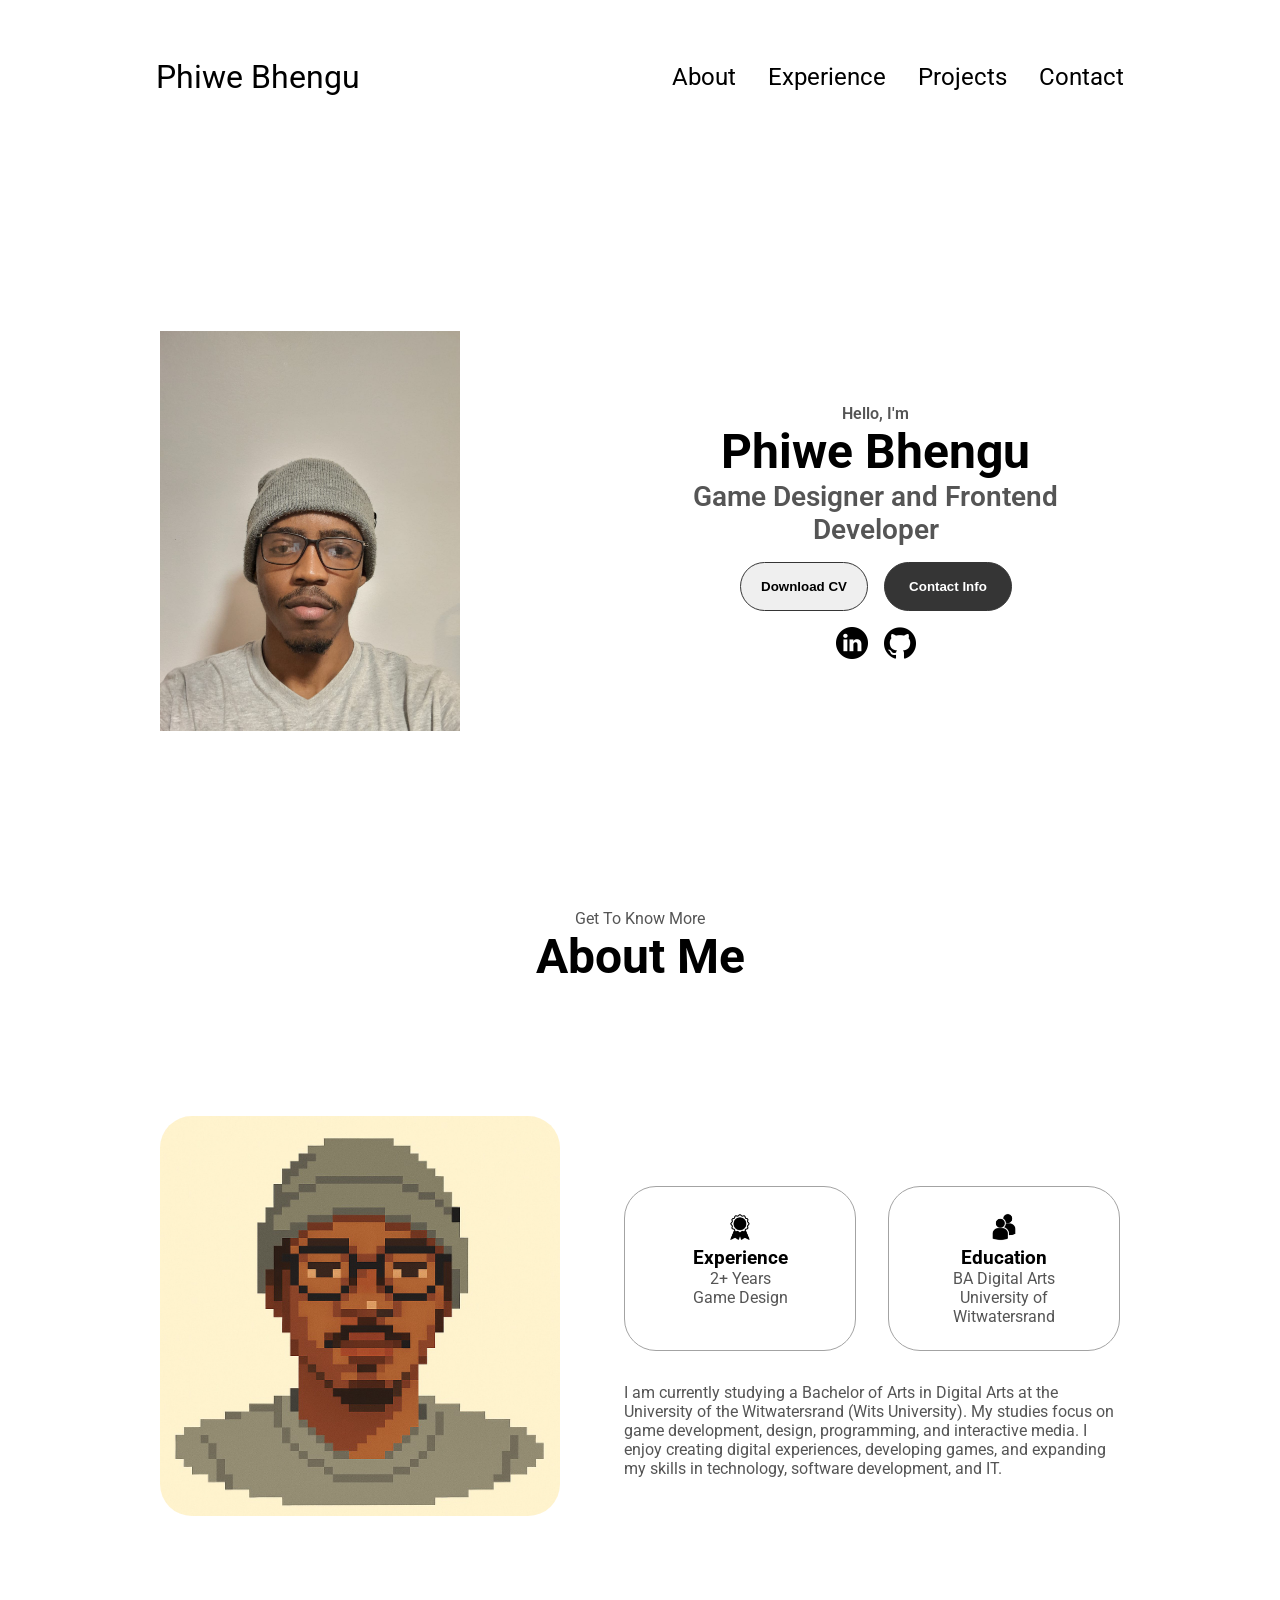
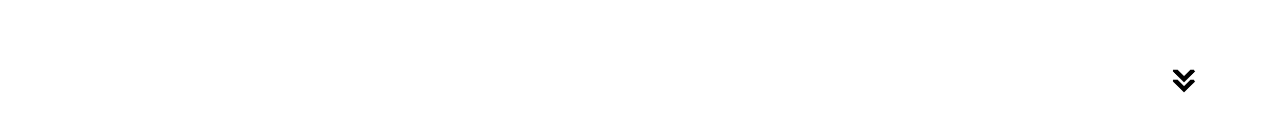
==== index.html @ 7c190358 "Add About section styles and update bio Update the About content and add accompanying styles. index." ====
<!doctype html>
<html lang="en">
  <head>
    <meta charset="UTF-8" />
    <meta name="viewport" content="width=device-width, initial-scale=1.0" />
    <title>My Portfolio</title>
    <link rel="stylesheet" href="style.css" />
    <link rel="stylesheet" href="mediaqueries.css" />
  </head>
  <body>
    <nav id="desktop-nav">
      <div class="logo">Phiwe Bhengu</div>
      <div>
        <ul class="nav-links">
          <li><a href="#about">About</a></li>
          <li><a href="#experience">Experience</a></li>
          <li><a href="#projects">Projects</a></li>
          <li><a href="#contact">Contact</a></li>
        </ul>
      </div>
    </nav>
    <nav id="hamburger-nav">
      <div class="logo">Phiwe Bhengu</div>
      <div class="hamburger-menu">
        <div class="hamburger-icon" onclick="toggleMenu()">
          <span> </span>
          <span> </span>
          <span> </span>
        </div>
        <div class="menu-links">
          <li><a href="#about" onclick="toggleMenu()">About</a></li>
          <li><a href="#experience" onclick="toggleMenu()">Experience</a></li>
          <li><a href="#projects" onclick="toggleMenu()">Projects</a></li>
          <li><a href="#contact" onclick="toggleMenu()">Contact</a></li>
        </div>
      </div>
    </nav>
    <section id="profile">
      <div class="section__pic-container">
        <img
          src="./Assets/Profile Pic 2.jpeg"
          alt="Phiwe Bhengu Profile Picture"
        />
      </div>
      <div class="section__text">
        <p class="section__text__p1">Hello, I'm</p>
        <h1 class="title">Phiwe Bhengu</h1>
        <p class="section__text__p2">Game Designer and Frontend Developer</p>
        <div class="btn-container">
          <button
            class="btn btn-color-2"
            onclick="window.open('./Assets/Phiwe CV.pdf')"
          >
            Download CV
          </button>
          <button
            class="btn btn-color-1"
            onclick="location.href = './#contact'"
          >
            Contact Info
          </button>
        </div>
        <div id="socials-container">
          <img
            src="./Assets/linkedin.png"
            alt="My LinkedIn"
            class="icon"
            onclick="location.href = 'https://www.linkedin.com/in/phiwebhengu/'"
          />
          <img
            src="./Assets/github.png"
            alt="My GitHub"
            class="icon"
            onclick="location.href = 'https://github.com/phiwebhengu'"
          />
        </div>
      </div>
    </section>
    <section id="about">
      <p class="section__text__p1">Get To Know More</p>
      <h1 class="title">About Me</h1>
      <div class="section-container">
        <div class="section__pic-container">
          <img
            src="./Assets/Profile Pic 1.jpeg"
            alt="Profile picture"
            class="about-pic"
          />
        </div>
        <div class="about-details-container">
          <div class="about-containers">
            <div class="details-container">
              <img
                src="./Assets/experience.png"
                alt="Experience Icon"
                class="icon"
              />
              <h3>Experience</h3>
              <p>
                2+ Years <br />
                Game Design
              </p>
            </div>
            <div class="details-container">
              <img
                src="./Assets/education.png"
                alt="Education Icon"
                class="icon"
              />
              <h3>Education</h3>
              <p>
                BA Digital Arts <br />
                University of Witwatersrand
              </p>
            </div>
          </div>
          <div class="text-container">
            <p>
              I am currently studying a Bachelor of Arts in Digital Arts at the
              University of the Witwatersrand (Wits University). My studies
              focus on game development, design, programming, and interactive
              media. I enjoy creating digital experiences, developing games, and
              expanding my skills in technology, software development, and IT.
            </p>
          </div>
        </div>
      </div>
      <img
        src="./Assets/arrow.png"
        alt="Arrow Icon"
        class="icon arrow"
        onclick="location.href = './#experience'"
      />
    </section>
    <script src="script.js"></script>
  </body>
</html>
---- style.css ----
/* General */

@import url("https://fonts.googleapis.com/css2?family=Roboto:ital,wght@0,100..900;1,100..900&display=swap");

* {
  margin: 0;
  padding: 0;
}

body {
  font-family: "Roboto", sans-serif;
}

html {
  scroll-behavior: smooth;
}

p {
  color: rgb(85, 85, 85);
}

/* Transition */

a,
btn {
  transition: all 300ms ease;
}

/* Desktop Navigation */

nav,
.nav-links {
  display: flex;
}

nav {
  justify-content: space-around;
  align-items: center;
  height: 17vh;
}

.nav-links {
  gap: 2rem;
  list-style: none;
  font-size: 1.5rem;
}

a {
  text-decoration: none;
  color: black;
  text-decoration-color: white;
}

a:hover {
  text-decoration: underline;
  color: gray;
  text-underline-offset: 1rem;
  text-decoration-color: rgb(181, 181, 181);
}

.logo {
  font-size: 2rem;
}

.logo:hover {
  cursor: default;
}

/* Hamburger Menu */

#hamburger-nav {
  display: none;
}

.hamburger-menu {
  position: relative;
  display: inline-block;
}

.hamburger-icon {
  display: flex;
  flex-direction: column;
  justify-content: space-between;
  height: 24px;
  width: 30px;
  cursor: pointer;
}

.hamburger-icon span {
  height: 2px;
  width: 100%;
  background-color: black;
  transition: all 0.3 ease in-out;
}

.menu-links {
  position: absolute;
  top: 100%;
  right: 0;
  background-color: white;
  width: fit-content;
  max-height: 0;
  overflow: hidden;
  transition: all 0.3 ease in-out;
}

.menu-links a {
  display: block;
  padding: 10px;
  text-align: center;
  font-size: 1.5rem;
  color: black;
  text-decoration: none;
  transition: all 0.3 ease in-out;
}

.menu-links li {
  list-style: none;
}

.menu-links.open {
  max-height: 300px;
}

.hamburger-icon.open span:first-child {
  transform: rotate(45deg) translate(10px, 5px);
}

.hamburger-icon.open span:nth-child(2) {
  opacity: 0;
}

.hamburger-icon.open span:last-child {
  transform: rotate(-45deg) translate(10px, -5px);
}

.hamburger-icon span:first-child {
  transform: none;
}

.hamburger-icon span:first-child {
  opacity: 1;
}

.hamburger-icon span:first-child {
  transform: none;
}

/* Sections */

section {
  padding-top: 4vh;
  height: 96vh;
  margin: 0 10rem;
  box-sizing: border-box;
  min-height: fit-content;
}

.section-container {
  display: flex;
}

/* Profile Section */

#profile {
  display: flex;
  height: 80vh;
  justify-content: center;
  gap: 5rem;
}

.section__pic-container {
  display: flex;
  height: 400px;
  width: 400px;
  margin: auto 0;
}

.section__text {
  align-self: center;
  text-align: center;
}

.section__text p {
  font-weight: 600;
}

.section__text__p1 {
  text-align: center;
}

.section__text__p2 {
  font-size: 1.75rem;
  margin-bottom: 1rem;
}

.title {
  font-size: 3rem;
  text-align: center;
}

#socials-container {
  display: flex;
  justify-content: center;
  gap: 1rem;
  margin-top: 1rem;
}

/* Icons */

.icon {
  cursor: pointer;
  height: 2rem;
}

/* Buttons */

.btn-container {
  display: flex;
  justify-content: center;
  gap: 1rem;
}

.btn {
  font-weight: 600;
  transition: all 300ms ease;
  padding: 1rem;
  width: 8rem;
  border-radius: 2rem;
}

.btn-color-1,
.btn-color-2 {
  border: rgb(53, 53, 53) 0.1rem solid;
}

.btn-color-1:hover,
.btn-color-2:hover {
  cursor: pointer;
}

.btn-color-1,
.btn-color-2:hover {
  background: rgb(53, 53, 53);
  color: white;
}

btn-color-1:hover {
  background: rgb(0, 0, 0);
}

btn-color-2:hover {
  background: rgb(0, 0, 0);
}

btn-color-2 {
  background: none;
}

btn-color-2:hover {
  border: rgb(255, 255, 255) 0.1rem solid;
}

btn-container {
  gap: 1rem;
}

/* About Section */

#about {
  position: relative;
}

.about-containers {
  gap: 2rem;
  margin-bottom: 2rem;
  margin-top: 2rem;
}

.about-details-container {
  flex-direction: column;
  justify-content: center;
}

.about-containers,
.about-details-container {
  display: flex;
}

.about-pic {
  border-radius: 2rem;
}

.arrow {
  position: absolute;
  right: -5rem;
  bottom: 2.5rem;
}

.details-container {
  padding: 1.5rem;
  flex: 1;
  background: white;
  border-radius: 2rem;
  border: rgb(53, 53, 53) 0.1rem solid;
  border-color: rgb(163, 163, 163);
  text-align: center;
}

.section-container {
  gap: 4rem;
  height: 80%;
}

section_pic-container {
  height: 400px;
  width: 400px;
  margin: auto 0;
}
---- mediaqueries.css ----
@media screen and (max-width: 1200px) {
  #desktop-nav {
    display: none;
  }
  #hamburger-nav {
    display: flex;
  }
}
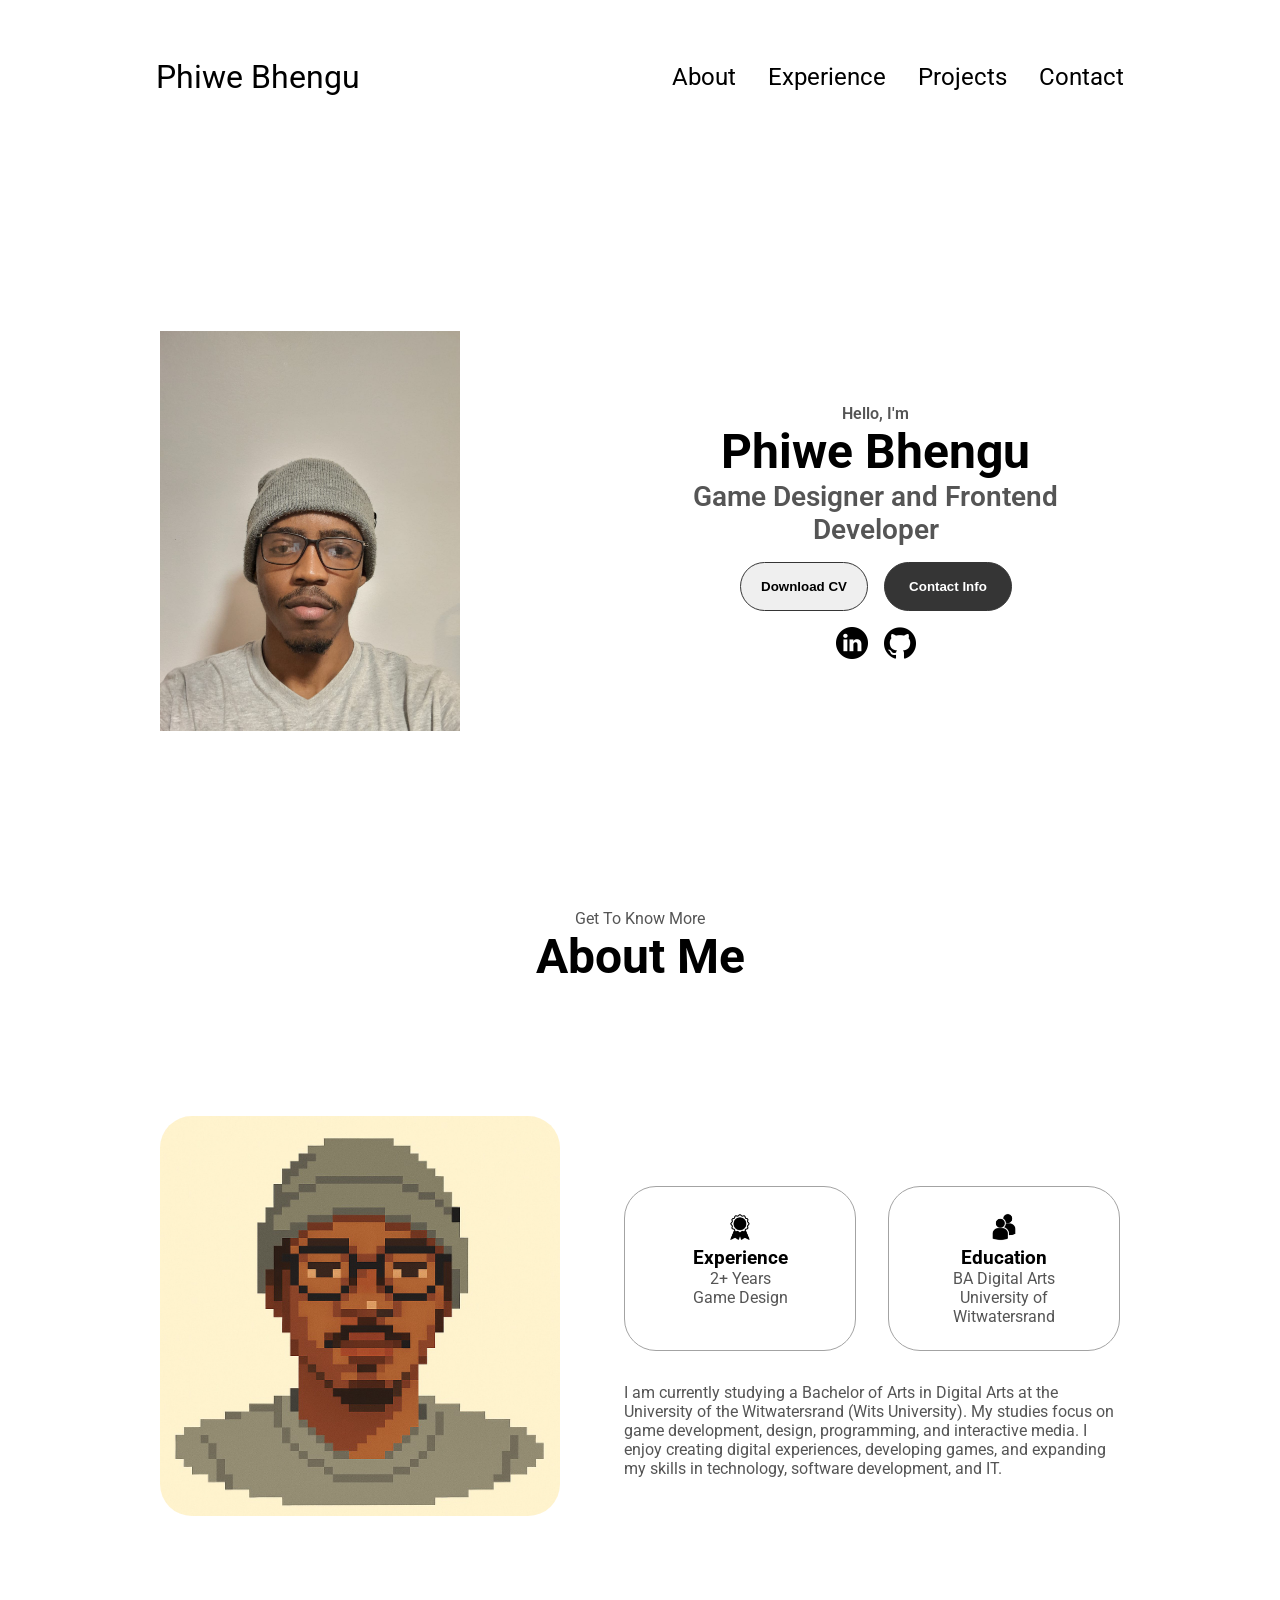
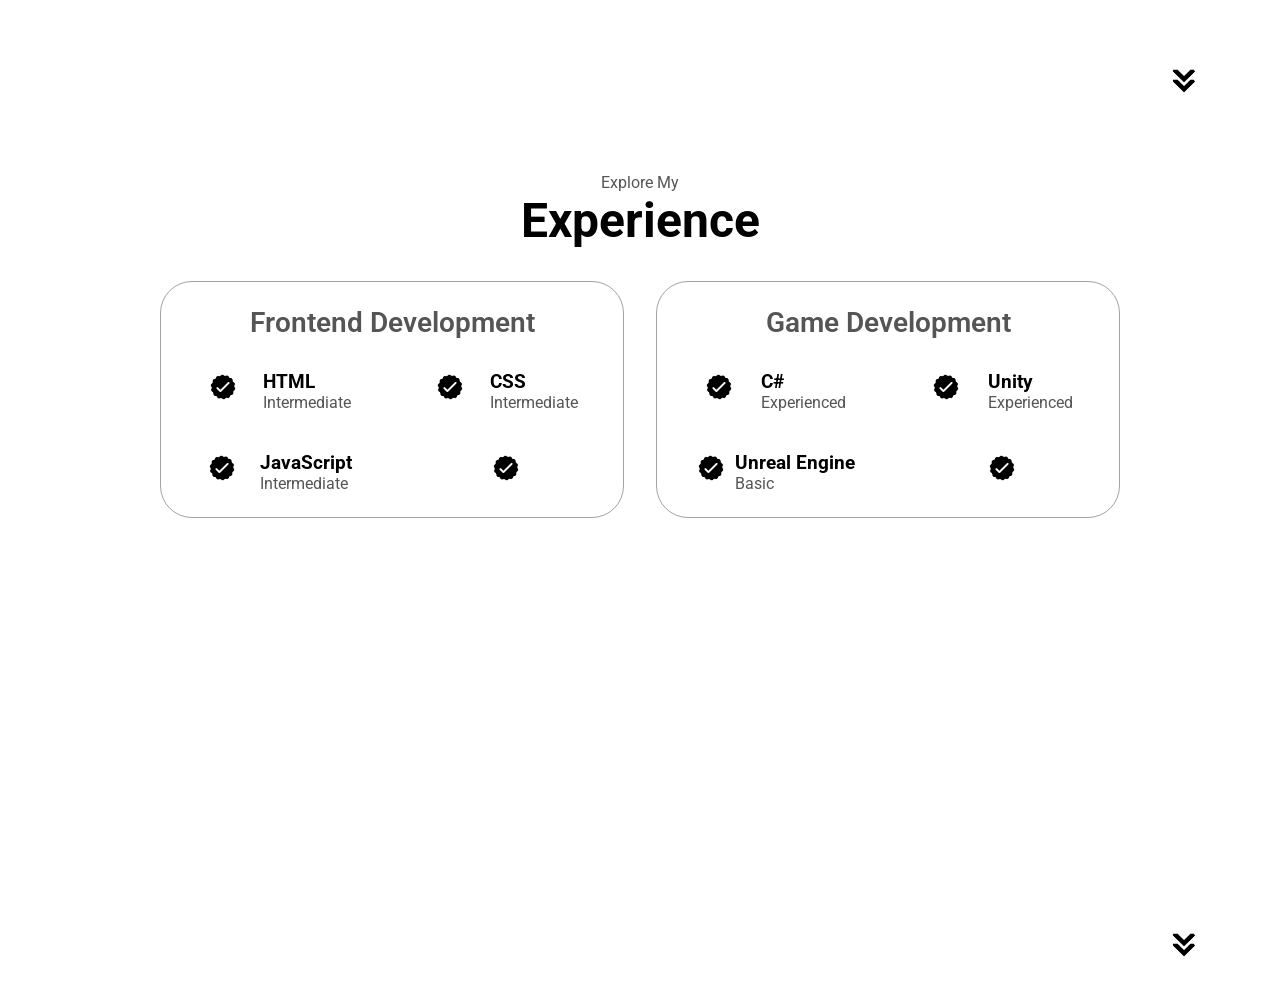
==== commit 2a30714b: "Add Experience section and styles Introduce a new Experience section in index.html that lists Fronte" ====
--- a/index.html
+++ b/index.html
@@ -132,6 +132,110 @@
         onclick="location.href = './#experience'"
       />
     </section>
+    <section id="experience">
+      <p class="section__text__p1">Explore My</p>
+      <h1 class="title">Experience</h1>
+      <div class="experience-details-container">
+        <div class="about-containers">
+          <div class="details-container">
+            <h2 class="experience-sub-title">Frontend Development</h2>
+            <div class="article-container">
+              <article>
+                <img
+                  src="./Assets/checkmark.png"
+                  alt="Experience Icon"
+                  class="icon"
+                />
+                <div>
+                  <h3>HTML</h3>
+                  <p>Intermediate</p>
+                </div>
+              </article>
+              <article>
+                <img
+                  src="./Assets/checkmark.png"
+                  alt="Experience Icon"
+                  class="icon"
+                />
+                <div>
+                  <h3>CSS</h3>
+                  <p>Intermediate</p>
+                </div>
+              </article>
+              <article>
+                <img
+                  src="./Assets/checkmark.png"
+                  alt="Experience Icon"
+                  class="icon"
+                />
+                <div>
+                  <h3>JavaScript</h3>
+                  <p>Intermediate</p>
+                </div>
+              </article>
+              <article>
+                <img
+                  src="./Assets/checkmark.png"
+                  alt="Experience Icon"
+                  class="icon"
+                />
+                </div>
+                </div>
+          <div class="details-container">
+            <h2 class="experience-sub-title">Game Development</h2>
+            <div class="article-container">
+              <article>
+                <img
+                  src="./Assets/checkmark.png"
+                  alt="Experience Icon"
+                  class="icon"
+                />
+                <div>
+                  <h3>C#</h3>
+                  <p>Experienced</p>
+                </div>
+              </article>
+              <article>
+                <img
+                  src="./Assets/checkmark.png"
+                  alt="Experience Icon"
+                  class="icon"
+                />
+                <div>
+                  <h3>Unity</h3>
+                  <p>Experienced</p>
+                </div>
+              </article>
+              <article>
+                <img
+                  src="./Assets/checkmark.png"
+                  alt="Experience Icon"
+                  class="icon"
+                />
+                <div>
+                  <h3>Unreal Engine</h3>
+                  <p>Basic</p>
+                </div>
+              </article>
+              <article>
+                <img
+                  src="./Assets/checkmark.png"
+                  alt="Experience Icon"
+                  class="icon"
+                />
+                </div>
+              </article>
+            </div>
+          </div>
+        </div>
+      </div>
+       <img
+        src="./Assets/arrow.png"
+        alt="Arrow Icon"
+        class="icon arrow"
+        onclick="location.href = './#projects'"
+      />
+    </section>
     <script src="script.js"></script>
   </body>
 </html>
--- a/style.css
+++ b/style.css
@@ -317,3 +317,42 @@
   width: 400px;
   margin: auto 0;
 }
+
+/* Experience Section */
+
+#experience {
+  position: relative;
+}
+
+.experience-sub-title {
+  color: rgb(85, 85, 85);
+  font-weight: 600;
+  font-size: 1.75rem;
+  margin-bottom: 2rem;
+}
+
+.experience-details-container {
+  flex-direction: column;
+  justify-content: center;
+  display: flex;
+}
+
+.article-container {
+  display: flex;
+  text-align: initial;
+  flex-wrap: wrap;
+  flex-direction: row;
+  gap: 2.5rem;
+  justify-content: space-around;
+}
+
+article {
+  display: flex;
+  width: 10rem;
+  justify-content: space-around;
+  gap: 0.5rem;
+}
+
+article .icon {
+  cursor: default;
+}
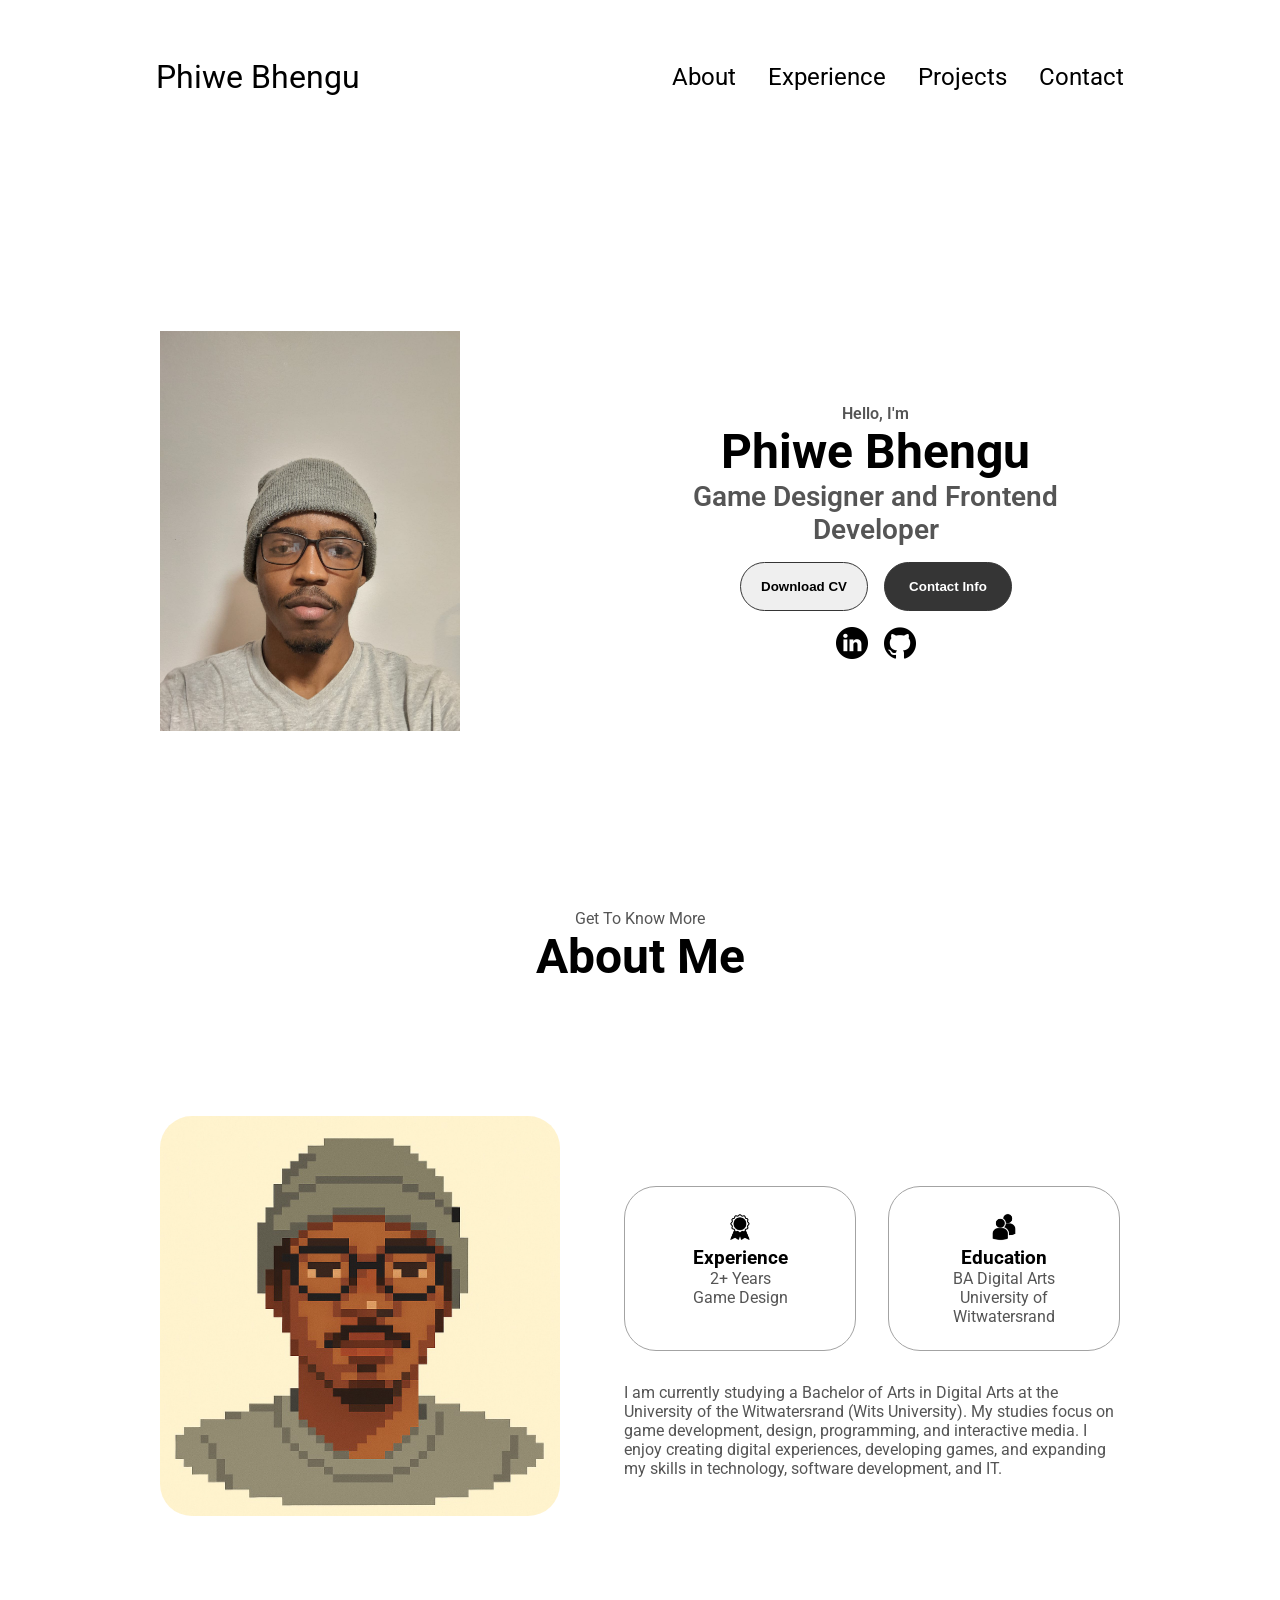
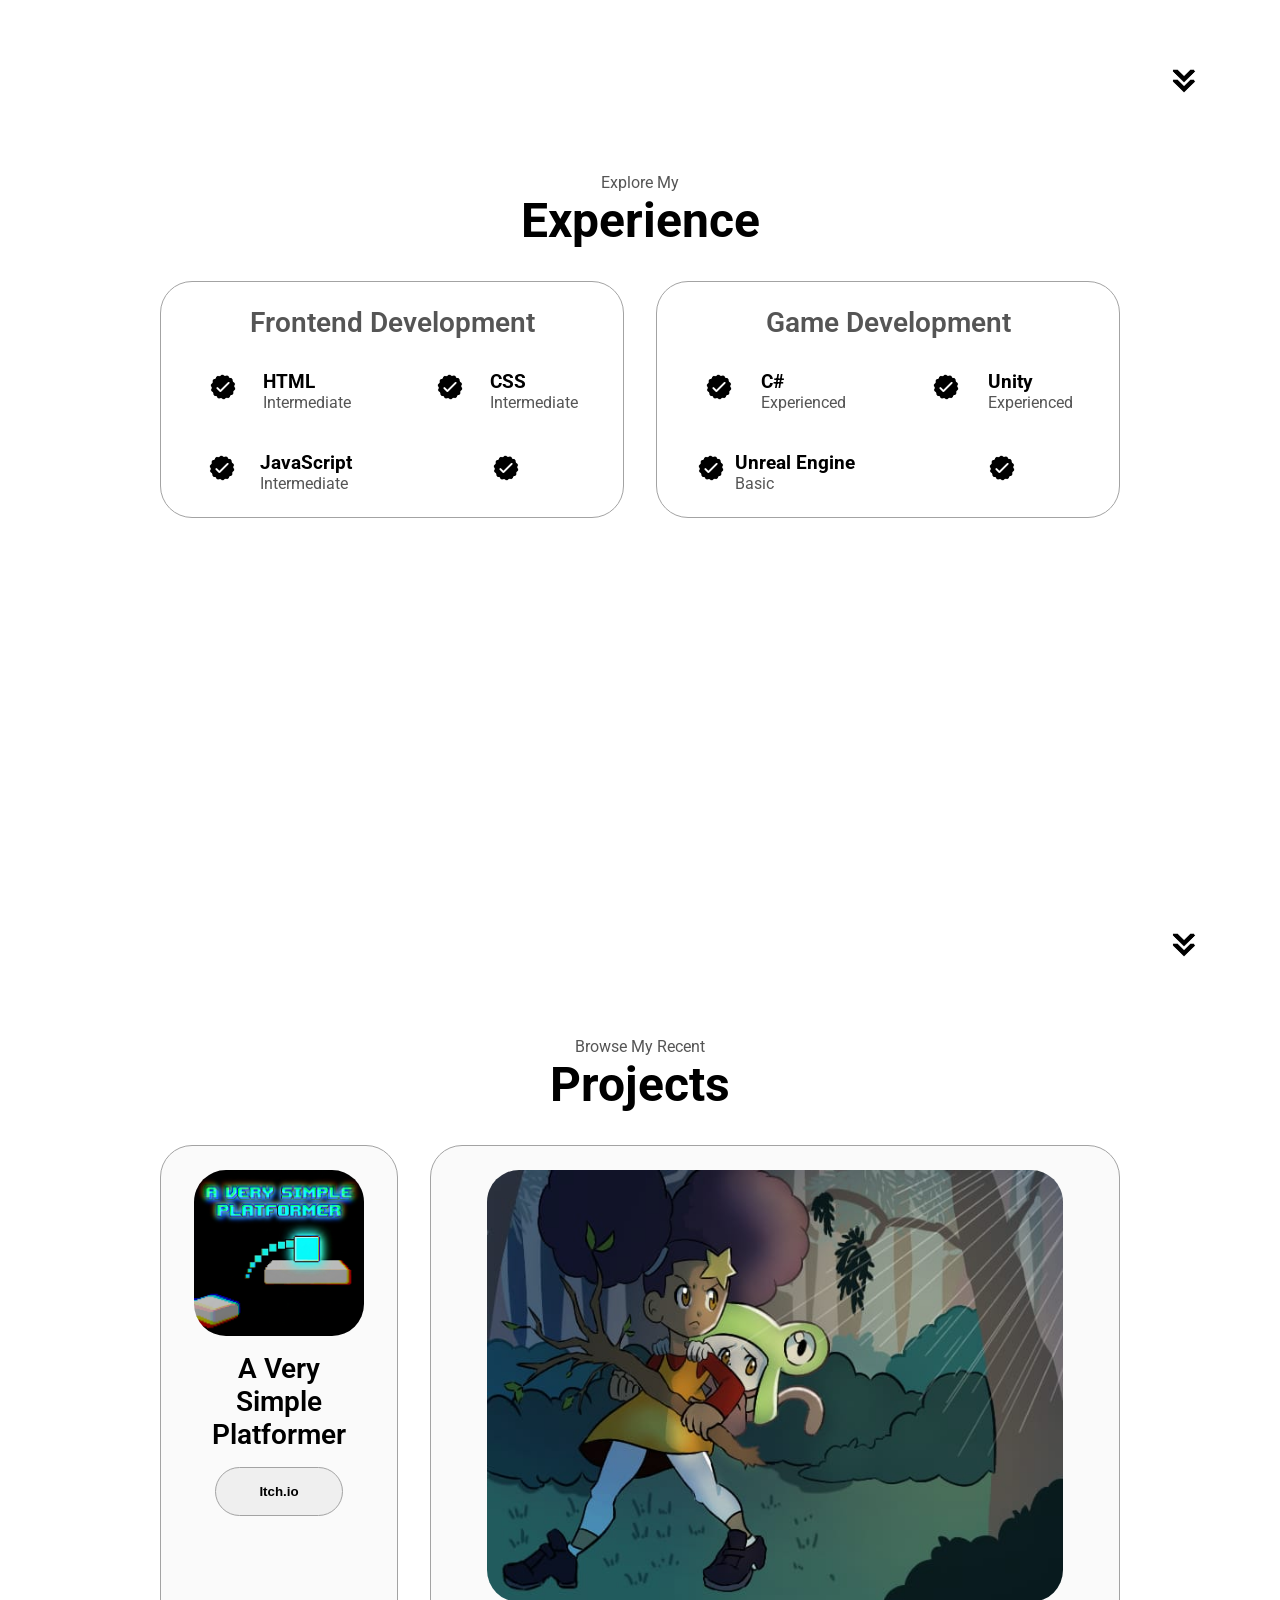
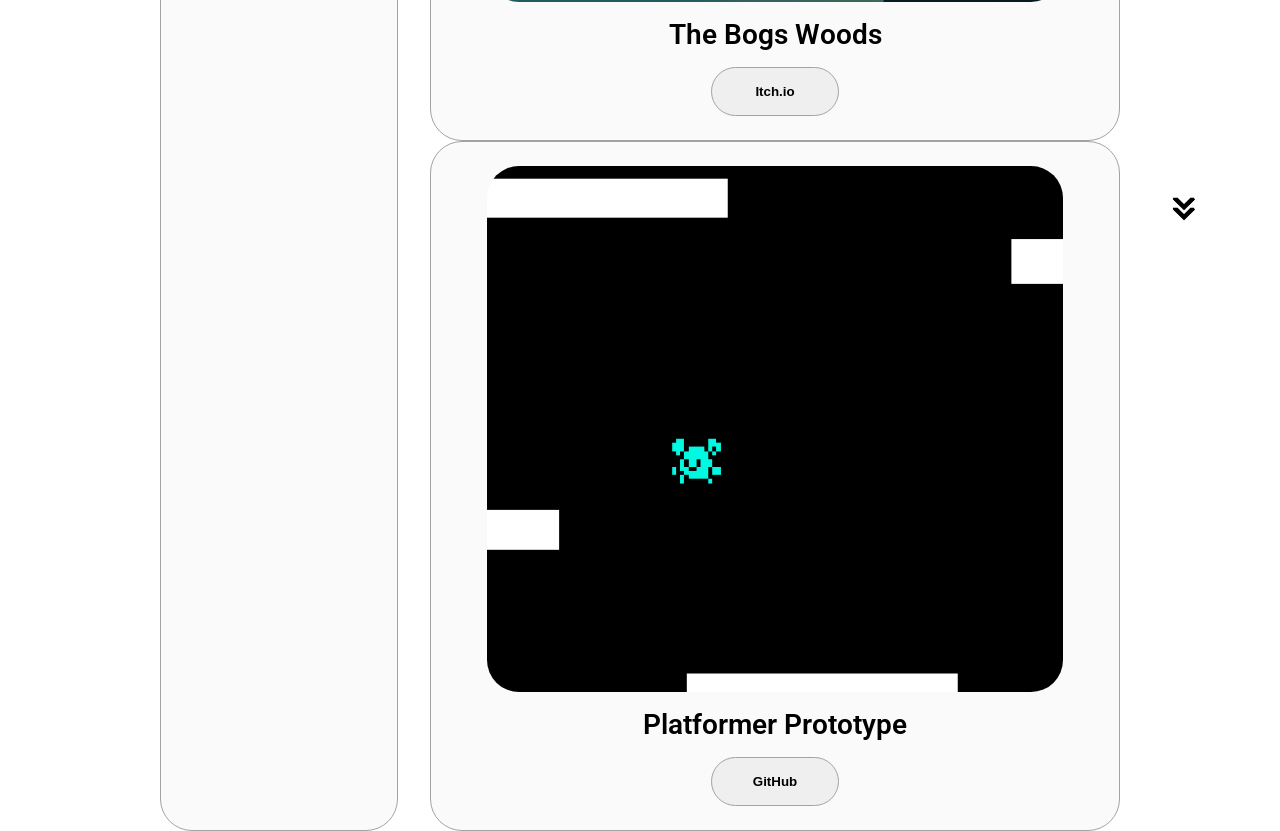
==== commit 6760d17d: "Add Projects section with styles Introduce a new "Projects" section to index.html showcasing three p" ====
--- a/index.html
+++ b/index.html
@@ -236,6 +236,54 @@
         onclick="location.href = './#projects'"
       />
     </section>
+    <section id="projects">
+      <p class="section__text__p1">Browse My Recent</p>
+      <h1 class="title">Projects</h1>
+      <div class="expereince-details-container">
+        <div class="about-containers">
+        <div class="details-container color-container">
+          <div class="article-container">
+            <img src="./Assets/Project 1.png" alt="Project 1" class="project-img" />
+          </div>
+          <h2 class="experience-sub-title project-title">A Very Simple Platformer</h2>
+          <div class="btn-container">
+            <button class="btn btn-color-2 project-btn"onclick="location.href = 'https://mzati0.itch.io/a-very-simple-platformer'">
+              Itch.io
+            </button>
+          </div>
+        </div>
+      <div class="expereince-details-container">
+        <div class="details-container color-container">
+          <div class="article-container">
+            <img src="./Assets/Project 2.jpeg" alt="Project 2" class="project-img" />
+          </div>
+          <h2 class="experience-sub-title project-title">The Bogs Woods</h2>
+          <div class="btn-container">
+            <button class="btn btn-color-2 project-btn"onclick="location.href = 'https://mzati0.itch.io/the-bogs-woods'">
+              Itch.io
+            </button>
+          </div>
+        </div>
+      <div class="expereince-details-container">
+        <div class="details-container color-container">
+          <div class="article-container">
+            <img src="./Assets/Project 3.png" alt="Project 3" class="project-img" />
+          </div>
+          <h2 class="experience-sub-title project-title">Platformer Prototype</h2>
+          <div class="btn-container">
+            <button class="btn btn-color-2 project-btn"onclick="location.href = 'https://github.com/phiwebhengu/DIGA3001A---Game-Design-IIIA-2026-SM1.git'">
+              GitHub
+            </button>
+          </div></div>
+        </div>
+      </div>
+      <img
+        src="./Assets/arrow.png"
+        alt="Arrow Icon"
+        class="icon arrow"
+        onclick="location.href = './#projects'"
+      />
+    </section>
     <script src="script.js"></script>
   </body>
 </html>
--- a/style.css
+++ b/style.css
@@ -356,3 +356,30 @@
 article .icon {
   cursor: default;
 }
+
+/* Projects Section */
+
+#projects {
+  position: relative;
+}
+
+.color-container {
+  border-color: rgb(163, 163, 163);
+  background: rgb(250, 250, 250);
+}
+
+.project-img {
+  border-radius: 2rem;
+  width: 90%;
+  height: 90%;
+}
+
+.project-title {
+  margin: 1rem;
+  color: black;
+}
+
+.project-btn {
+  color: black;
+  border-color: rgb(163, 163, 163);
+}
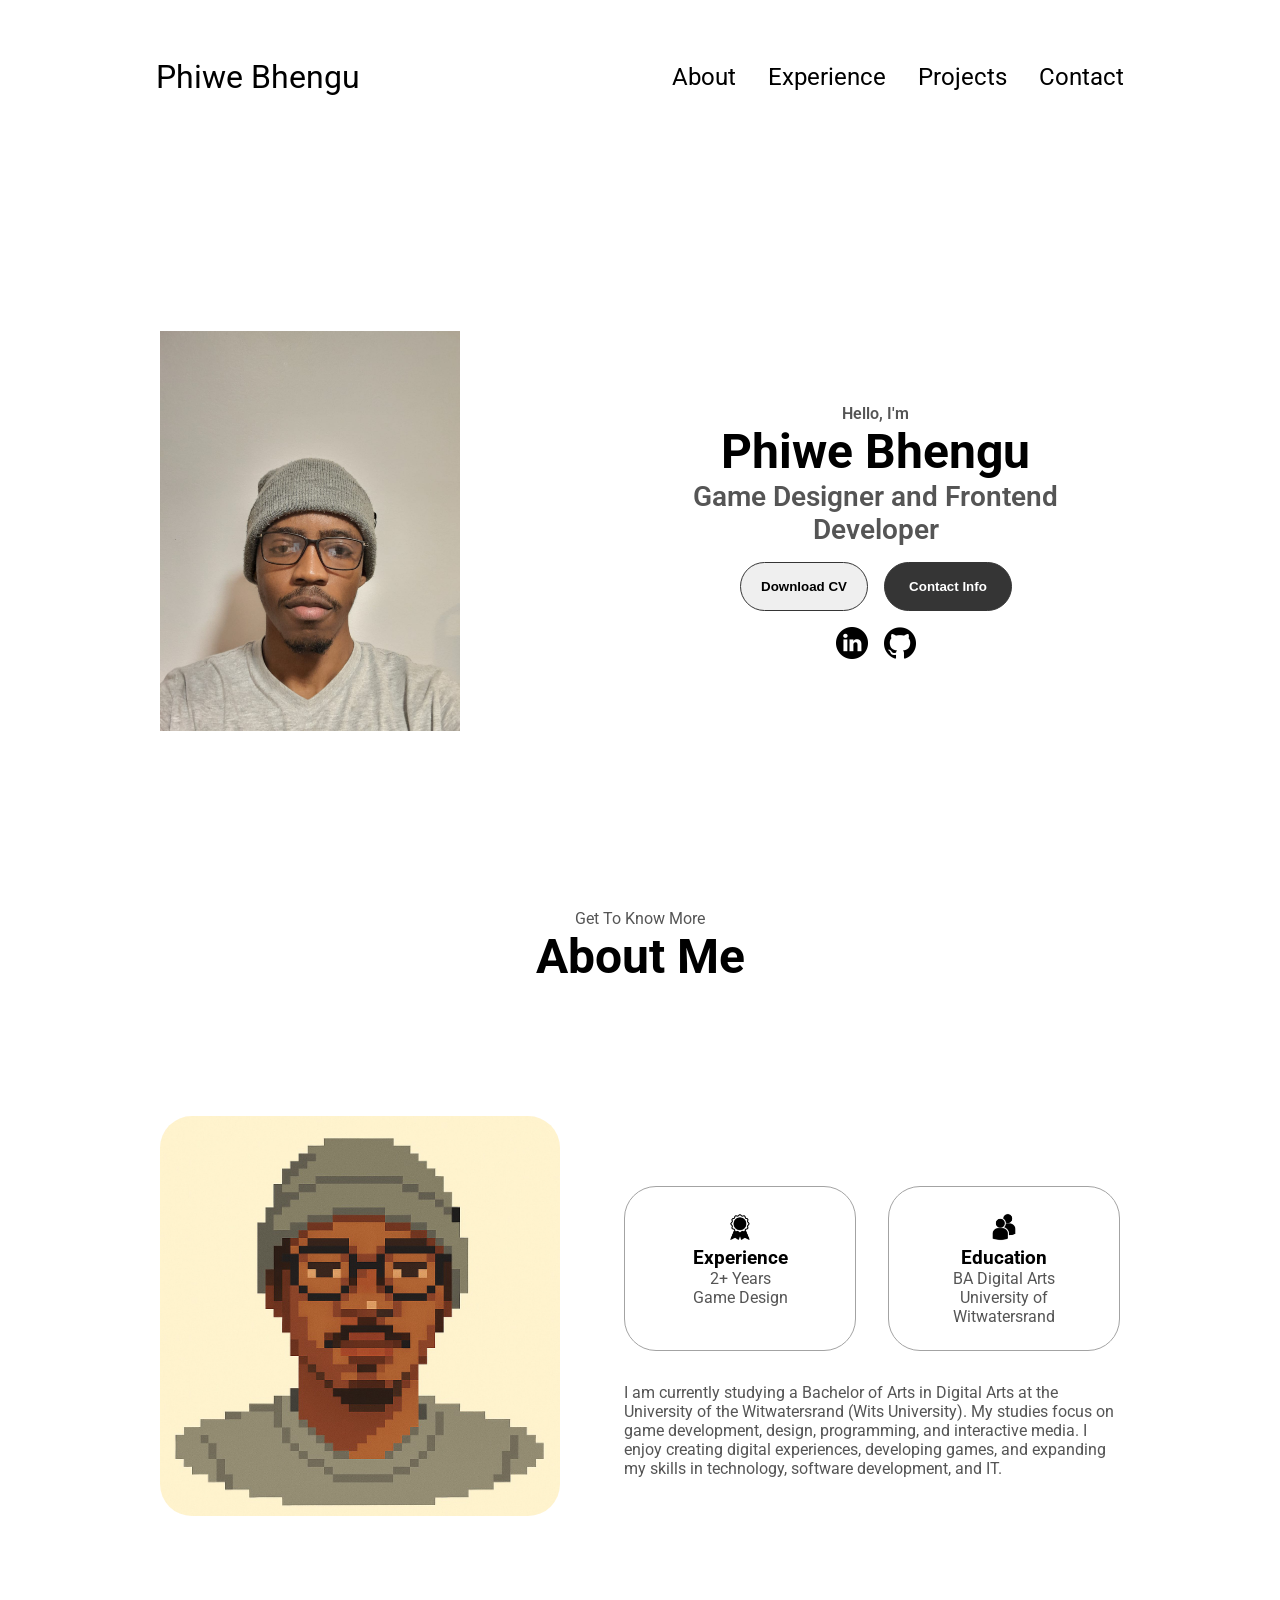
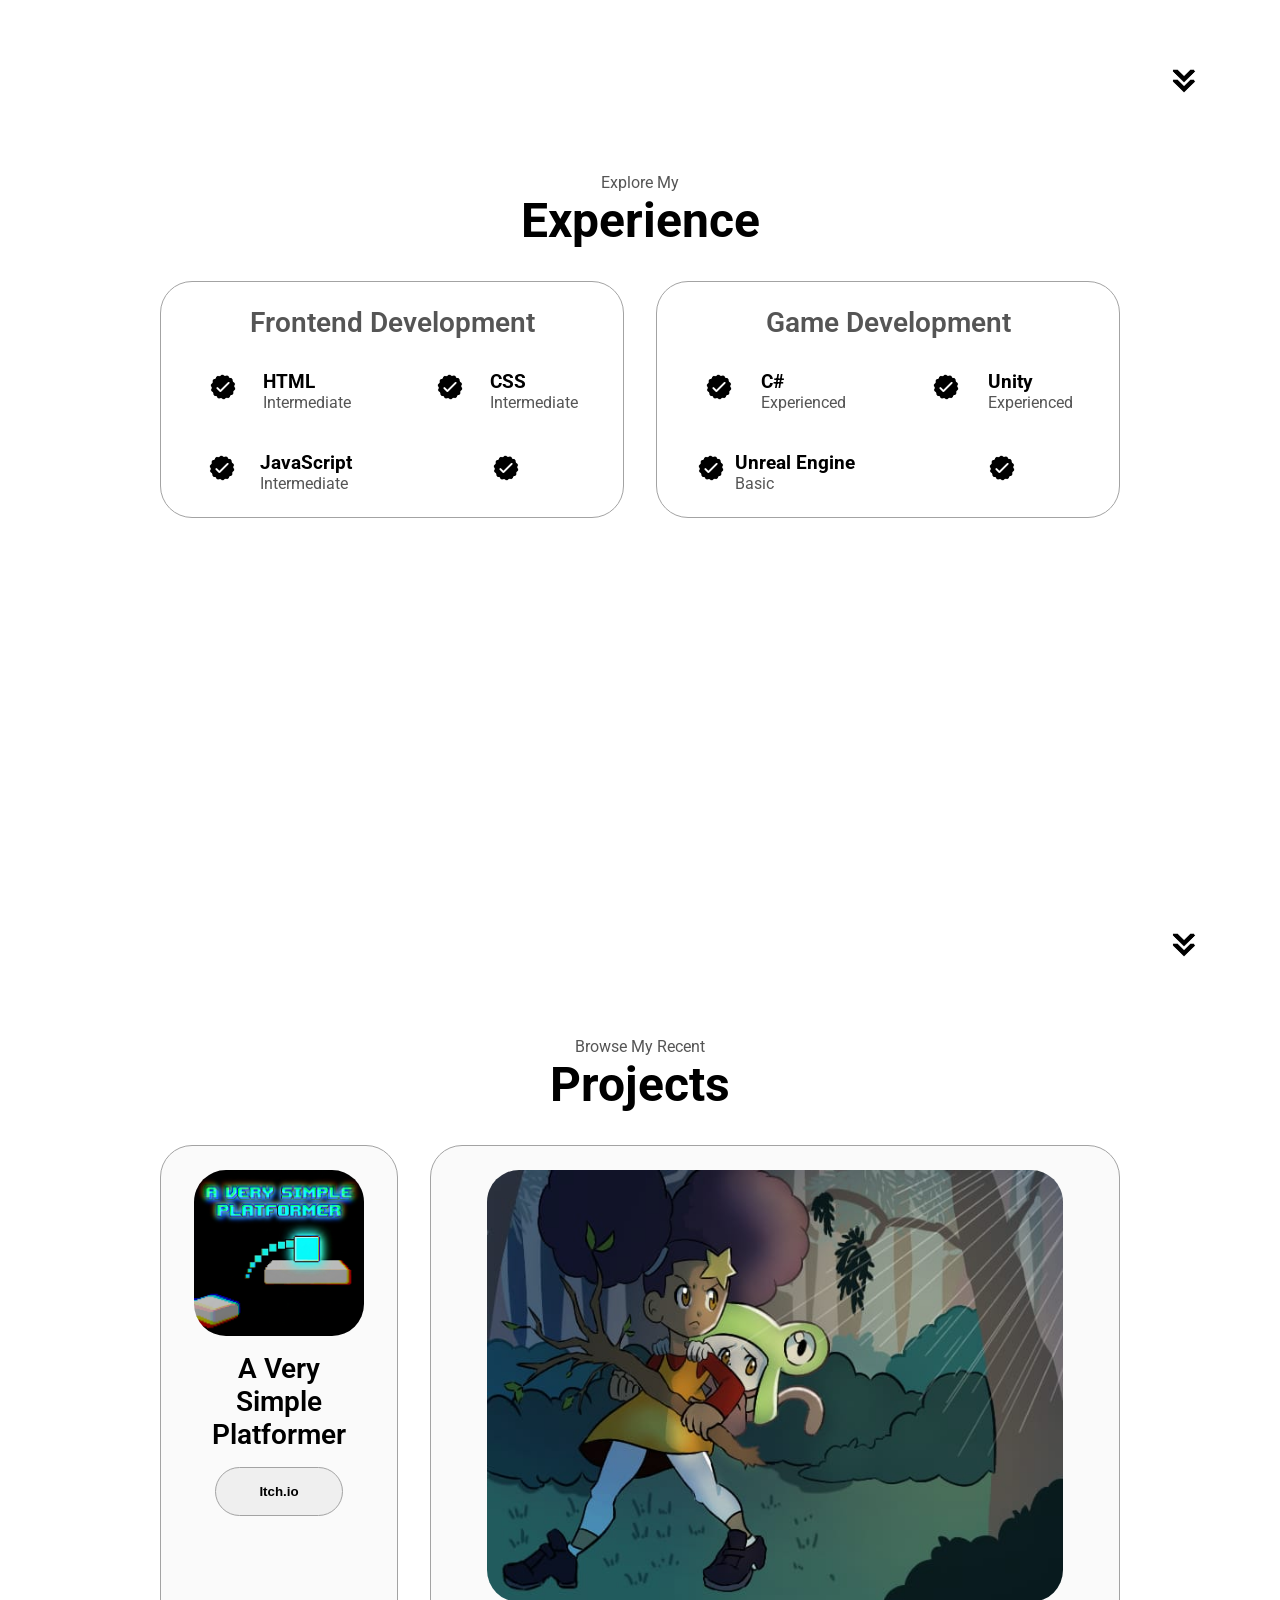
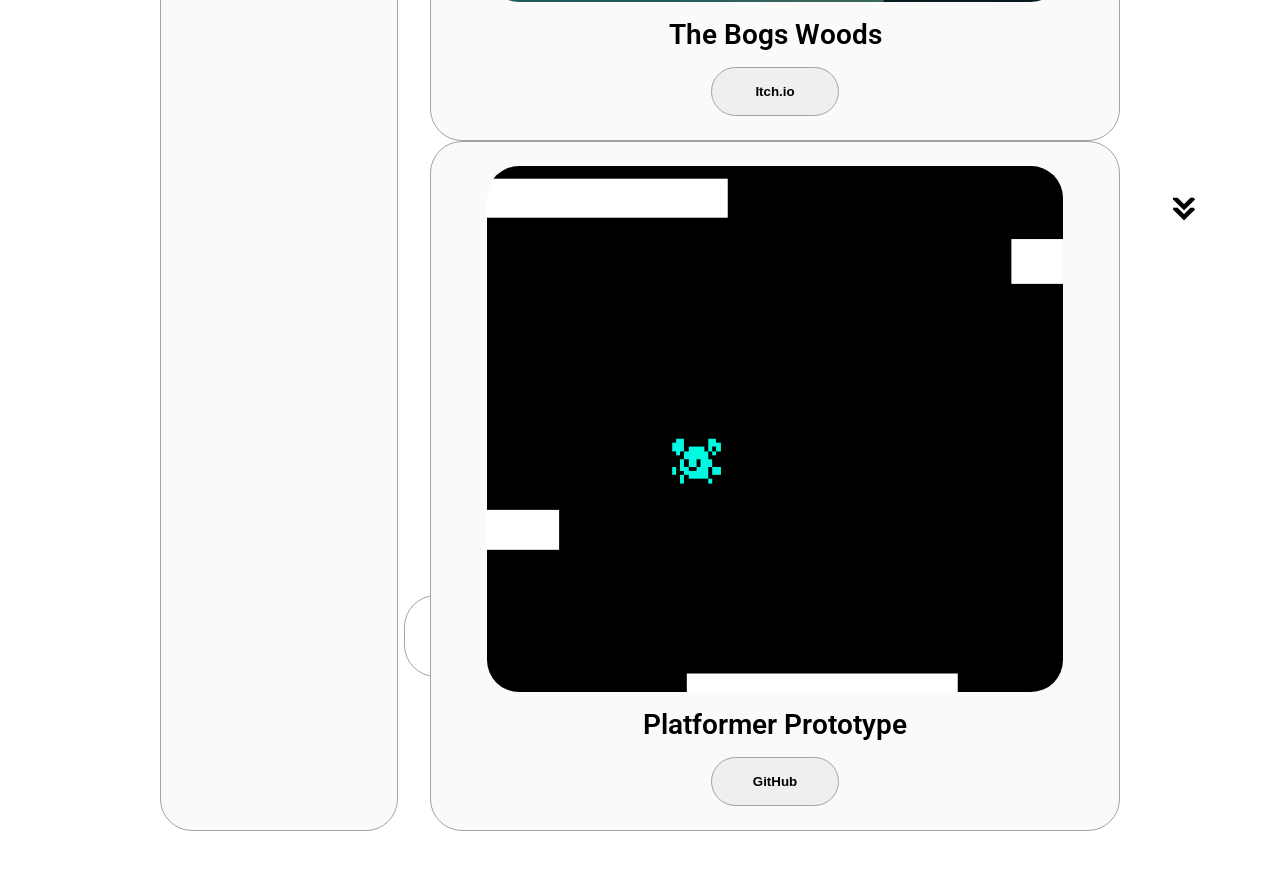
==== commit 4d7e6bf5: "Add contact section with styles Introduce a new Contact Me section in index.html with email and Link" ====
--- a/index.html
+++ b/index.html
@@ -284,6 +284,22 @@
         onclick="location.href = './#projects'"
       />
     </section>
+    <section id="contact">
+      <p class="section__text__p1">Get In Touch</p>
+      <h1 class="title">Contact Me</h1>
+      <div class="contact-info-upper-container">
+        <div class="contact-info-container">
+          <img src="./Assets/email.png" alt="email icon" class="icon contact-icon"
+          />
+          <p><a href="mailto:bhengu080104@gmail.com">bhengu080104@gmail.com</a></p>
+        </div>
+        <div class="contact-info-container">
+          <img src="./Assets/linkedin.png" alt="LinkedIn icon" class="icon contact-icon"
+          />
+          <p><a href="https://www.linkedin.com/in/phiwebhengu/">LinkedIn</a></p>
+        </div>
+      </div>
+    </section>
     <script src="script.js"></script>
   </body>
 </html>
--- a/style.css
+++ b/style.css
@@ -383,3 +383,43 @@
   color: black;
   border-color: rgb(163, 163, 163);
 }
+
+/* Contact Section */
+
+#contact {
+  display: flex;
+  justify-content: center;
+  flex-direction: column;
+  height: 70vh;
+}
+
+.contact-info-upper-container {
+  display: flex;
+  justify-content: center;
+  border-radius: 2rem;
+  padding: 0.5rem;
+  margin: 2rem auto;
+  background: (250, 250, 250);
+  border: rgb(53, 53, 53) 0.1rem solid;
+  border-color: rgb(163, 163, 163);
+}
+
+.contact-info-container {
+  display: flex;
+  align-items: center;
+  justify-content: center;
+  gap: 0.5rem;
+  margin: 1rem;
+}
+
+.contact-info-container p {
+  font-size: larger;
+}
+
+.contact-icon {
+  cursor: default;
+}
+
+.email-icon {
+  height: 2.5rem;
+}
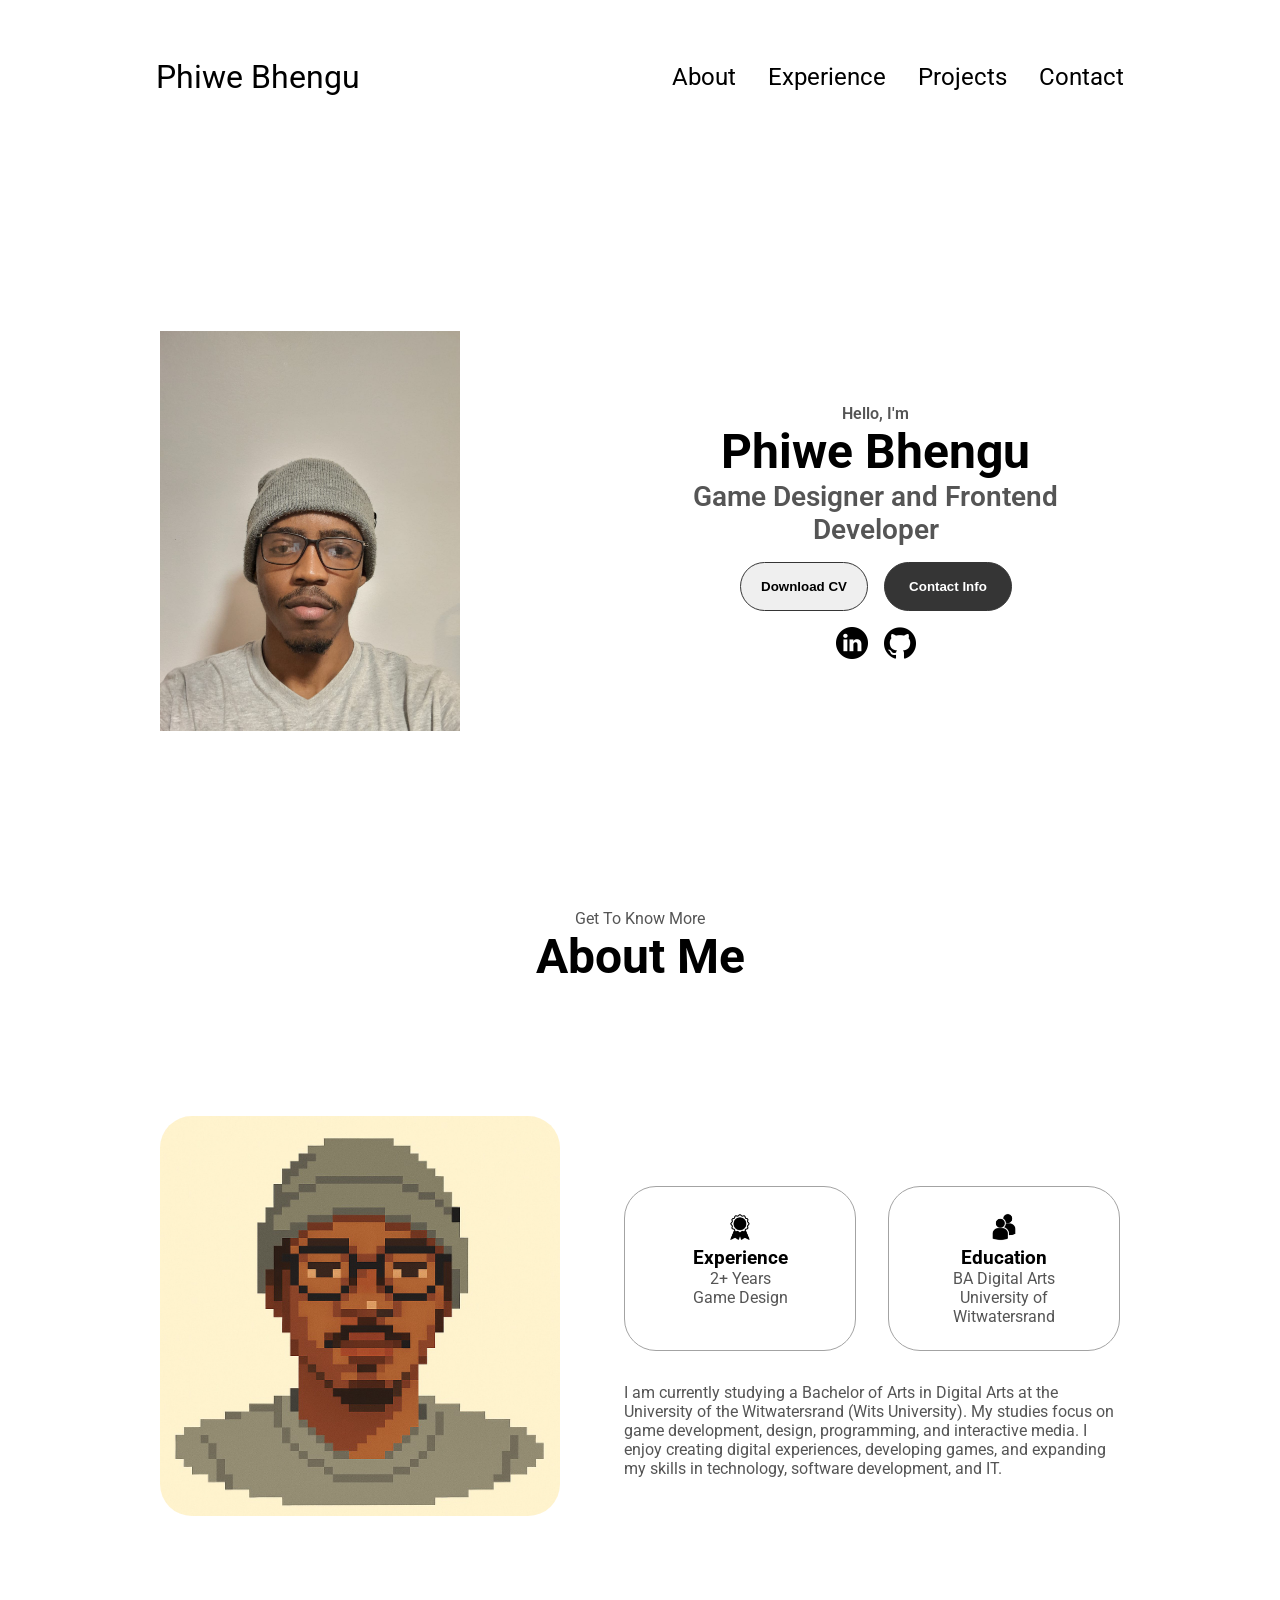
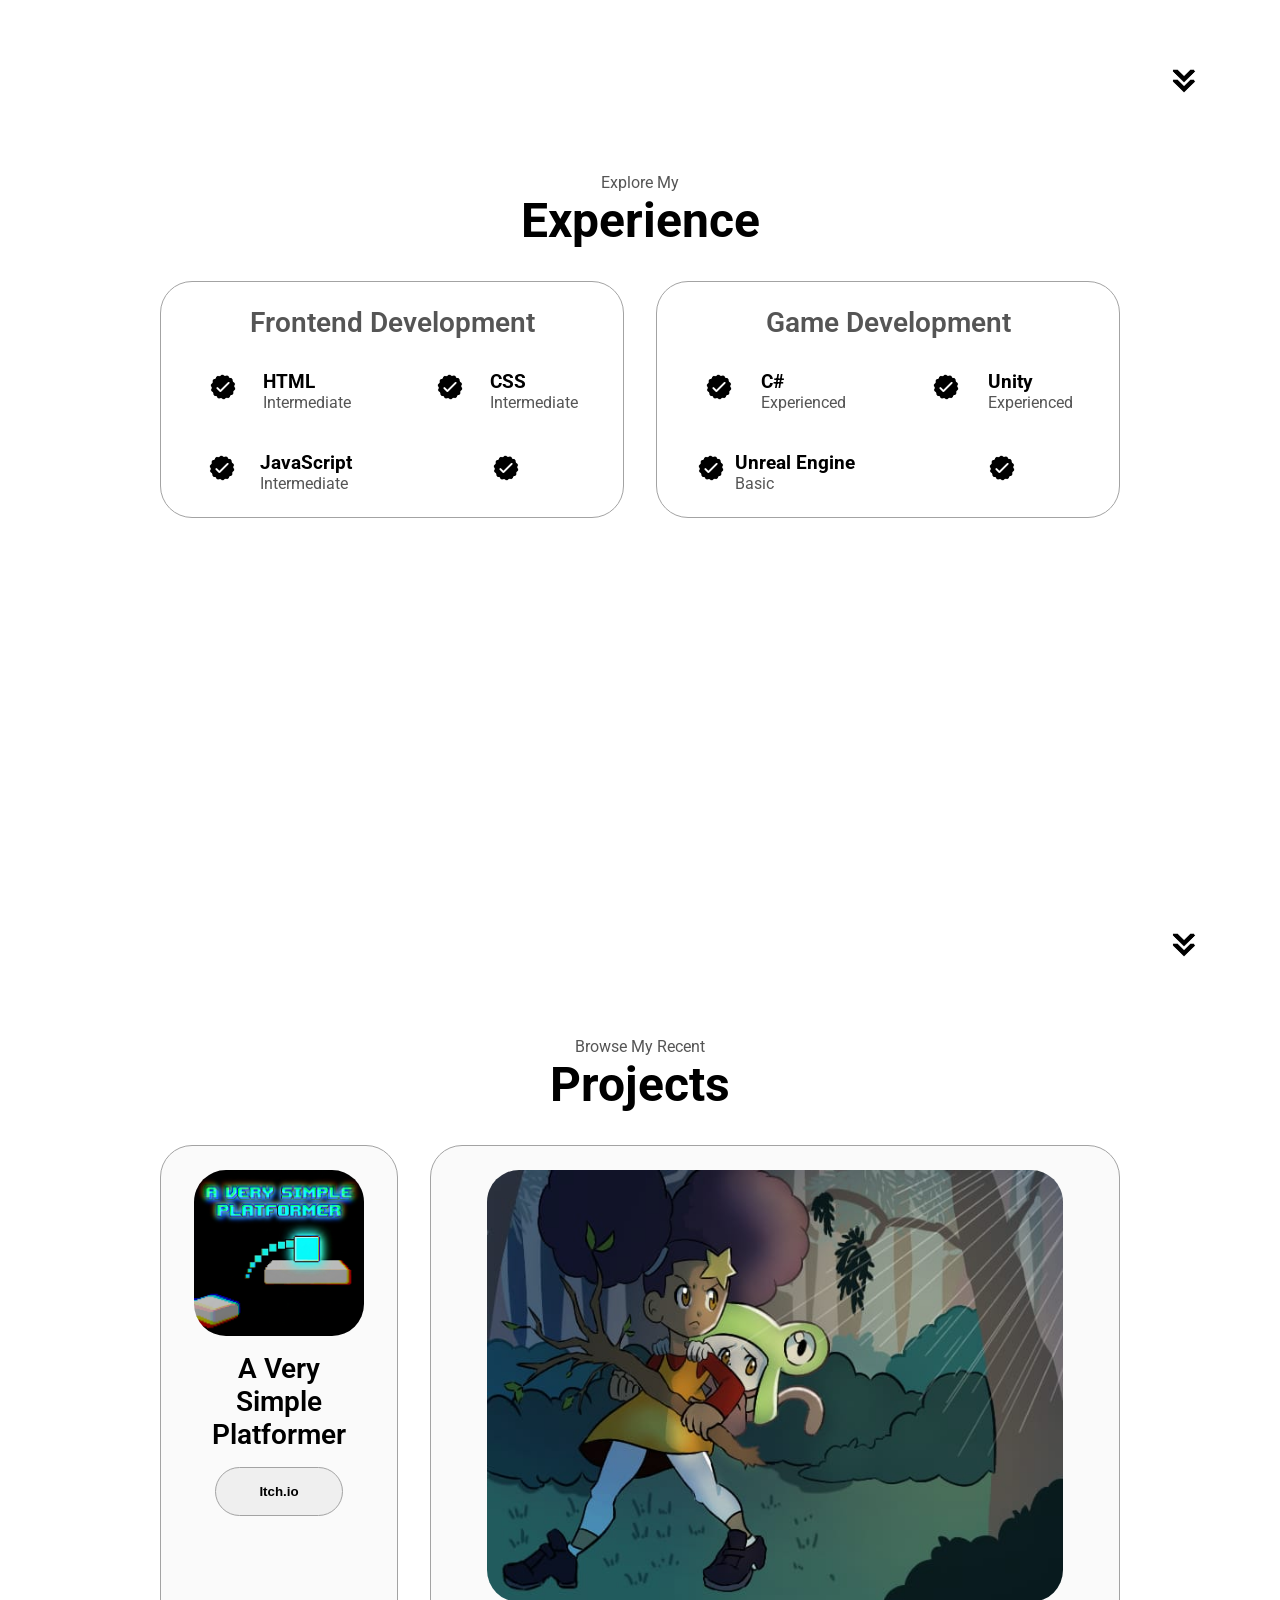
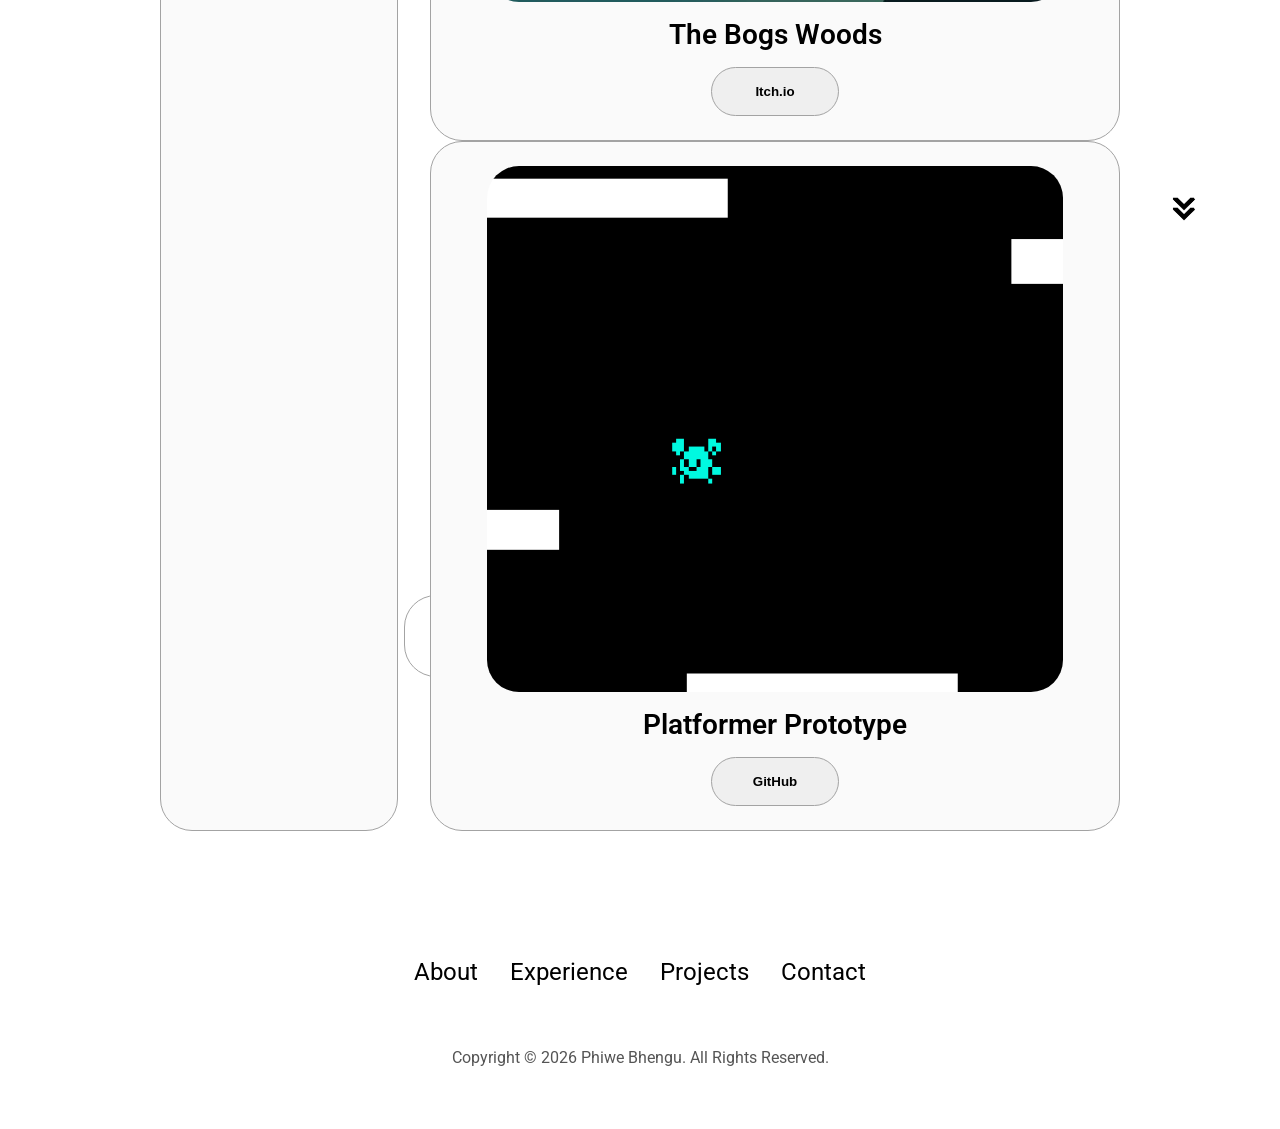
==== commit 0f962d0e: "Add footer with navigation and styles Add a footer section to index.html containing a nav with links" ====
--- a/index.html
+++ b/index.html
@@ -300,6 +300,19 @@
         </div>
       </div>
     </section>
+    <footer>
+      <nav>
+        <div class="nav-links-container">
+          <ul class="nav-links">
+          <li><a href="#about">About</a></li>
+          <li><a href="#experience">Experience</a></li>
+          <li><a href="#projects">Projects</a></li>
+          <li><a href="#contact">Contact</a></li>
+        </ul>
+        </div>
+      </nav>
+      <p>Copyright &#169; 2026 Phiwe Bhengu. All Rights Reserved.</p>
+    </footer>
     <script src="script.js"></script>
   </body>
 </html>
--- a/style.css
+++ b/style.css
@@ -423,3 +423,14 @@
 .email-icon {
   height: 2.5rem;
 }
+
+/* Footer Section */
+
+footer {
+  height: 26vh;
+  margin: 0 1rem;
+}
+
+footer p {
+  text-align: center;
+}
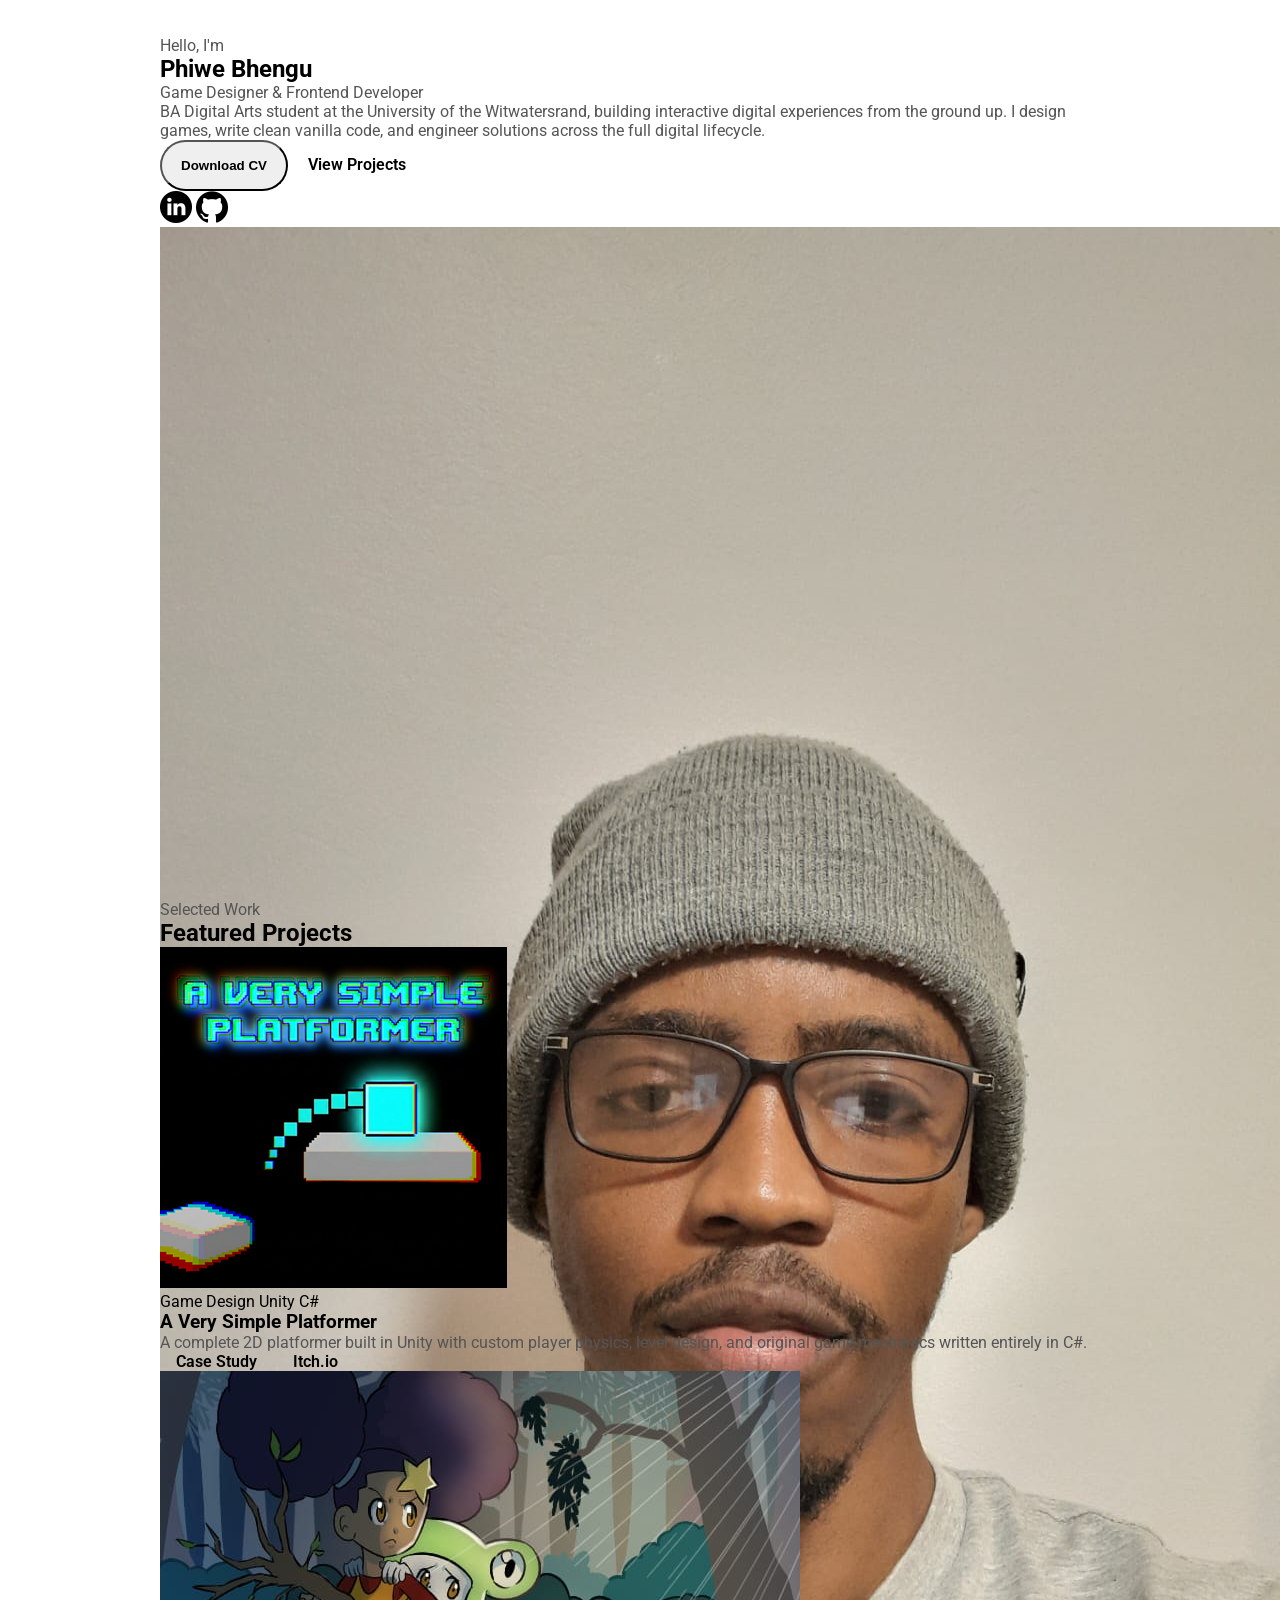
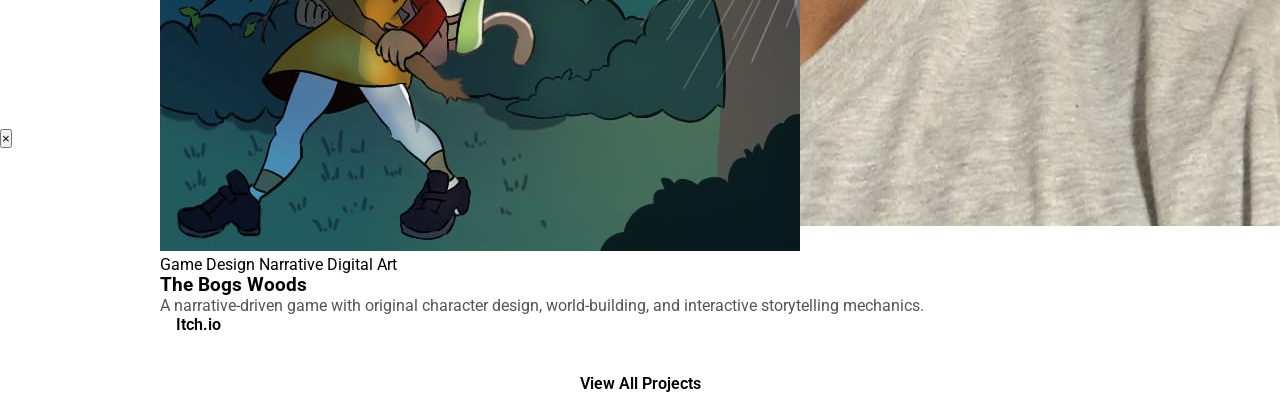
==== commit 5d280a54: "Refactor index.html: new hero + featured projects Rework the homepage structure: normalize DOCTYPE a" ====
--- a/index.html
+++ b/index.html
@@ -1,318 +1,150 @@
-<!doctype html>
+<!DOCTYPE html>
 <html lang="en">
-  <head>
-    <meta charset="UTF-8" />
-    <meta name="viewport" content="width=device-width, initial-scale=1.0" />
-    <title>My Portfolio</title>
-    <link rel="stylesheet" href="style.css" />
-    <link rel="stylesheet" href="mediaqueries.css" />
-  </head>
-  <body>
-    <nav id="desktop-nav">
-      <div class="logo">Phiwe Bhengu</div>
-      <div>
-        <ul class="nav-links">
-          <li><a href="#about">About</a></li>
-          <li><a href="#experience">Experience</a></li>
-          <li><a href="#projects">Projects</a></li>
-          <li><a href="#contact">Contact</a></li>
-        </ul>
-      </div>
-    </nav>
-    <nav id="hamburger-nav">
-      <div class="logo">Phiwe Bhengu</div>
-      <div class="hamburger-menu">
-        <div class="hamburger-icon" onclick="toggleMenu()">
-          <span> </span>
-          <span> </span>
-          <span> </span>
+<head>
+  <meta charset="UTF-8" />
+  <meta name="viewport" content="width=device-width, initial-scale=1.0" />
+  <title>Phiwe Bhengu — Portfolio</title>
+  <link rel="stylesheet" href="style.css" />
+  <link rel="stylesheet" href="mediaqueries.css" />
+</head>
+<body>
+
+  <!-- Navigation injected by script.js (Interaction 1) -->
+  <div id="nav-placeholder"></div>
+
+  <main>
+
+    <!-- ===== HERO ===== -->
+    <section class="hero">
+      <div class="hero-inner">
+        <div class="hero-text">
+          <p class="label">Hello, I'm</p>
+          <h1>Phiwe Bhengu</h1>
+          <p class="subtitle">Game Designer &amp; Frontend Developer</p>
+          <p class="bio">
+            BA Digital Arts student at the University of the Witwatersrand, 
+            building interactive digital experiences from the ground up. 
+            I design games, write clean vanilla code, and engineer 
+            solutions across the full digital lifecycle.
+          </p>
+          <div class="hero-actions">
+            <button class="btn btn-primary" onclick="window.open('./Assets/Phiwe CV.pdf')">
+              Download CV
+            </button>
+            <a href="projects.html" class="btn btn-outline">View Projects</a>
+          </div>
+          <div class="hero-socials">
+            <img
+              src="./Assets/linkedin.png"
+              alt="LinkedIn"
+              class="icon"
+              onclick="location.href='https://www.linkedin.com/in/phiwebhengu/'"
+            />
+            <img
+              src="./Assets/github.png"
+              alt="GitHub"
+              class="icon"
+              onclick="location.href='https://github.com/phiwebhengu'"
+            />
+          </div>
         </div>
-        <div class="menu-links">
-          <li><a href="#about" onclick="toggleMenu()">About</a></li>
-          <li><a href="#experience" onclick="toggleMenu()">Experience</a></li>
-          <li><a href="#projects" onclick="toggleMenu()">Projects</a></li>
-          <li><a href="#contact" onclick="toggleMenu()">Contact</a></li>
-        </div>
-      </div>
-    </nav>
-    <section id="profile">
-      <div class="section__pic-container">
-        <img
-          src="./Assets/Profile Pic 2.jpeg"
-          alt="Phiwe Bhengu Profile Picture"
-        />
-      </div>
-      <div class="section__text">
-        <p class="section__text__p1">Hello, I'm</p>
-        <h1 class="title">Phiwe Bhengu</h1>
-        <p class="section__text__p2">Game Designer and Frontend Developer</p>
-        <div class="btn-container">
-          <button
-            class="btn btn-color-2"
-            onclick="window.open('./Assets/Phiwe CV.pdf')"
-          >
-            Download CV
-          </button>
-          <button
-            class="btn btn-color-1"
-            onclick="location.href = './#contact'"
-          >
-            Contact Info
-          </button>
-        </div>
-        <div id="socials-container">
+        <div class="hero-image">
           <img
-            src="./Assets/linkedin.png"
-            alt="My LinkedIn"
-            class="icon"
-            onclick="location.href = 'https://www.linkedin.com/in/phiwebhengu/'"
-          />
-          <img
-            src="./Assets/github.png"
-            alt="My GitHub"
-            class="icon"
-            onclick="location.href = 'https://github.com/phiwebhengu'"
+            src="./Assets/Profile Pic 2.jpeg"
+            alt="Phiwe Bhengu"
           />
         </div>
       </div>
     </section>
-    <section id="about">
-      <p class="section__text__p1">Get To Know More</p>
-      <h1 class="title">About Me</h1>
-      <div class="section-container">
-        <div class="section__pic-container">
-          <img
-            src="./Assets/Profile Pic 1.jpeg"
-            alt="Profile picture"
-            class="about-pic"
-          />
+
+    <!-- ===== FEATURED PROJECTS PREVIEW ===== -->
+    <section class="featured">
+      <div class="container">
+        <div class="section-header">
+          <p class="overline">Selected Work</p>
+          <h2>Featured Projects</h2>
         </div>
-        <div class="about-details-container">
-          <div class="about-containers">
-            <div class="details-container">
-              <img
-                src="./Assets/experience.png"
-                alt="Experience Icon"
-                class="icon"
-              />
-              <h3>Experience</h3>
+
+        <div class="project-grid">
+
+          <!-- Featured Card 1 -->
+          <div class="project-card">
+            <img
+              src="./Assets/Project 1.png"
+              alt="A Very Simple Platformer"
+              class="card-image lightbox-trigger"
+            />
+            <div class="card-body">
+              <div class="card-tags">
+                <span class="tag">Game Design</span>
+                <span class="tag">Unity</span>
+                <span class="tag">C#</span>
+              </div>
+              <h3>A Very Simple Platformer</h3>
               <p>
-                2+ Years <br />
-                Game Design
+                A complete 2D platformer built in Unity with custom player physics,
+                level design, and original game mechanics written entirely in C#.
               </p>
-            </div>
-            <div class="details-container">
-              <img
-                src="./Assets/education.png"
-                alt="Education Icon"
-                class="icon"
-              />
-              <h3>Education</h3>
-              <p>
-                BA Digital Arts <br />
-                University of Witwatersrand
-              </p>
+              <div class="card-actions">
+                <a href="project-detail.html" class="btn btn-outline btn-sm">Case Study</a>
+                <a
+                  href="https://mzati0.itch.io/a-very-simple-platformer"
+                  class="btn btn-primary btn-sm"
+                  target="_blank"
+                  rel="noopener"
+                >Itch.io</a>
+              </div>
             </div>
           </div>
-          <div class="text-container">
-            <p>
-              I am currently studying a Bachelor of Arts in Digital Arts at the
-              University of the Witwatersrand (Wits University). My studies
-              focus on game development, design, programming, and interactive
-              media. I enjoy creating digital experiences, developing games, and
-              expanding my skills in technology, software development, and IT.
-            </p>
-          </div>
-        </div>
-      </div>
-      <img
-        src="./Assets/arrow.png"
-        alt="Arrow Icon"
-        class="icon arrow"
-        onclick="location.href = './#experience'"
-      />
-    </section>
-    <section id="experience">
-      <p class="section__text__p1">Explore My</p>
-      <h1 class="title">Experience</h1>
-      <div class="experience-details-container">
-        <div class="about-containers">
-          <div class="details-container">
-            <h2 class="experience-sub-title">Frontend Development</h2>
-            <div class="article-container">
-              <article>
-                <img
-                  src="./Assets/checkmark.png"
-                  alt="Experience Icon"
-                  class="icon"
-                />
-                <div>
-                  <h3>HTML</h3>
-                  <p>Intermediate</p>
-                </div>
-              </article>
-              <article>
-                <img
-                  src="./Assets/checkmark.png"
-                  alt="Experience Icon"
-                  class="icon"
-                />
-                <div>
-                  <h3>CSS</h3>
-                  <p>Intermediate</p>
-                </div>
-              </article>
-              <article>
-                <img
-                  src="./Assets/checkmark.png"
-                  alt="Experience Icon"
-                  class="icon"
-                />
-                <div>
-                  <h3>JavaScript</h3>
-                  <p>Intermediate</p>
-                </div>
-              </article>
-              <article>
-                <img
-                  src="./Assets/checkmark.png"
-                  alt="Experience Icon"
-                  class="icon"
-                />
-                </div>
-                </div>
-          <div class="details-container">
-            <h2 class="experience-sub-title">Game Development</h2>
-            <div class="article-container">
-              <article>
-                <img
-                  src="./Assets/checkmark.png"
-                  alt="Experience Icon"
-                  class="icon"
-                />
-                <div>
-                  <h3>C#</h3>
-                  <p>Experienced</p>
-                </div>
-              </article>
-              <article>
-                <img
-                  src="./Assets/checkmark.png"
-                  alt="Experience Icon"
-                  class="icon"
-                />
-                <div>
-                  <h3>Unity</h3>
-                  <p>Experienced</p>
-                </div>
-              </article>
-              <article>
-                <img
-                  src="./Assets/checkmark.png"
-                  alt="Experience Icon"
-                  class="icon"
-                />
-                <div>
-                  <h3>Unreal Engine</h3>
-                  <p>Basic</p>
-                </div>
-              </article>
-              <article>
-                <img
-                  src="./Assets/checkmark.png"
-                  alt="Experience Icon"
-                  class="icon"
-                />
-                </div>
-              </article>
+
+          <!-- Featured Card 2 -->
+          <div class="project-card">
+            <img
+              src="./Assets/Project 2.jpeg"
+              alt="The Bogs Woods"
+              class="card-image lightbox-trigger"
+            />
+            <div class="card-body">
+              <div class="card-tags">
+                <span class="tag">Game Design</span>
+                <span class="tag">Narrative</span>
+                <span class="tag">Digital Art</span>
+              </div>
+              <h3>The Bogs Woods</h3>
+              <p>
+                A narrative-driven game with original character design,
+                world-building, and interactive storytelling mechanics.
+              </p>
+              <div class="card-actions">
+                <a
+                  href="https://mzati0.itch.io/the-bogs-woods"
+                  class="btn btn-primary btn-sm"
+                  target="_blank"
+                  rel="noopener"
+                >Itch.io</a>
+              </div>
             </div>
           </div>
+
         </div>
-      </div>
-       <img
-        src="./Assets/arrow.png"
-        alt="Arrow Icon"
-        class="icon arrow"
-        onclick="location.href = './#projects'"
-      />
-    </section>
-    <section id="projects">
-      <p class="section__text__p1">Browse My Recent</p>
-      <h1 class="title">Projects</h1>
-      <div class="expereince-details-container">
-        <div class="about-containers">
-        <div class="details-container color-container">
-          <div class="article-container">
-            <img src="./Assets/Project 1.png" alt="Project 1" class="project-img" />
-          </div>
-          <h2 class="experience-sub-title project-title">A Very Simple Platformer</h2>
-          <div class="btn-container">
-            <button class="btn btn-color-2 project-btn"onclick="location.href = 'https://mzati0.itch.io/a-very-simple-platformer'">
-              Itch.io
-            </button>
-          </div>
-        </div>
-      <div class="expereince-details-container">
-        <div class="details-container color-container">
-          <div class="article-container">
-            <img src="./Assets/Project 2.jpeg" alt="Project 2" class="project-img" />
-          </div>
-          <h2 class="experience-sub-title project-title">The Bogs Woods</h2>
-          <div class="btn-container">
-            <button class="btn btn-color-2 project-btn"onclick="location.href = 'https://mzati0.itch.io/the-bogs-woods'">
-              Itch.io
-            </button>
-          </div>
-        </div>
-      <div class="expereince-details-container">
-        <div class="details-container color-container">
-          <div class="article-container">
-            <img src="./Assets/Project 3.png" alt="Project 3" class="project-img" />
-          </div>
-          <h2 class="experience-sub-title project-title">Platformer Prototype</h2>
-          <div class="btn-container">
-            <button class="btn btn-color-2 project-btn"onclick="location.href = 'https://github.com/phiwebhengu/DIGA3001A---Game-Design-IIIA-2026-SM1.git'">
-              GitHub
-            </button>
-          </div></div>
-        </div>
-      </div>
-      <img
-        src="./Assets/arrow.png"
-        alt="Arrow Icon"
-        class="icon arrow"
-        onclick="location.href = './#projects'"
-      />
-    </section>
-    <section id="contact">
-      <p class="section__text__p1">Get In Touch</p>
-      <h1 class="title">Contact Me</h1>
-      <div class="contact-info-upper-container">
-        <div class="contact-info-container">
-          <img src="./Assets/email.png" alt="email icon" class="icon contact-icon"
-          />
-          <p><a href="mailto:bhengu080104@gmail.com">bhengu080104@gmail.com</a></p>
-        </div>
-        <div class="contact-info-container">
-          <img src="./Assets/linkedin.png" alt="LinkedIn icon" class="icon contact-icon"
-          />
-          <p><a href="https://www.linkedin.com/in/phiwebhengu/">LinkedIn</a></p>
+
+        <div style="text-align:center; margin-top:2.5rem;">
+          <a href="projects.html" class="btn btn-outline">View All Projects</a>
         </div>
       </div>
     </section>
-    <footer>
-      <nav>
-        <div class="nav-links-container">
-          <ul class="nav-links">
-          <li><a href="#about">About</a></li>
-          <li><a href="#experience">Experience</a></li>
-          <li><a href="#projects">Projects</a></li>
-          <li><a href="#contact">Contact</a></li>
-        </ul>
-        </div>
-      </nav>
-      <p>Copyright &#169; 2026 Phiwe Bhengu. All Rights Reserved.</p>
-    </footer>
-    <script src="script.js"></script>
-  </body>
+
+  </main>
+
+  <!-- Modal / Lightbox (Interaction 3) -->
+  <div class="modal-overlay" id="modal-overlay">
+    <button class="modal-close" id="modal-close" aria-label="Close">&times;</button>
+    <img src="" alt="" class="modal-content" id="modal-img" />
+  </div>
+
+  <!-- Footer injected by script.js -->
+  <div id="footer-placeholder"></div>
+
+  <script src="script.js"></script>
+</body>
 </html>
--- a/mediaqueries.css
+++ b/mediaqueries.css
@@ -1,8 +1,119 @@
+@media screen and (max-width: 1400px) {
+  #profile {
+    height: 83vh;
+    margin-bottom: 6rem;
+  }
+  .about-containers {
+    flex-wrap: wrap;
+  }
+}
+
 @media screen and (max-width: 1200px) {
   #desktop-nav {
     display: none;
   }
+
   #hamburger-nav {
     display: flex;
   }
+
+  #experience,
+  .experience-details-container {
+    margin-top: 2rem;
+  }
+
+  #profile,
+  .sections-container {
+    display: block;
+  }
+
+  .arrow {
+    display: none;
+  }
+
+  .section,
+  .sections-container {
+    height: fit-content;
+  }
+
+  section {
+    margin: 0 5%;
+  }
+
+  .section__pic-container {
+    width: 275px;
+    height: 275px;
+    margin: 0 auto 2rem;
+  }
+
+  .about-containers {
+    margin-top: 0;
+  }
 }
+
+@media screen and (max-width: 600px) {
+  #contact,
+  footer {
+    height: 40vh;
+  }
+  #profile {
+    height: 83vh;
+    margin-bottom: 0;
+  }
+
+  article {
+    font-size: 1rem;
+  }
+
+  footer nav {
+    height: fit-content;
+    margin-bottom: 2rem;
+  }
+
+  .about-containers,
+  .contact-info-upper-container,
+  .btn-container {
+    flex-wrap: wrap;
+  }
+
+  .contact-info-container {
+    margin: 0;
+  }
+
+  .contact-info-container p,
+  .nav-links li a {
+    font-size: 1rem;
+  }
+
+  .experience-sub-title {
+    font-size: 1.25rem;
+  }
+
+  .logo {
+    font-size: 1.5rem;
+  }
+
+  .nav-links {
+    flex-direction: column;
+    gap: 0.5rem;
+    text-align: center;
+  }
+
+  .section__pic-container {
+    width: auto;
+    height: 46vw;
+    justify-content: center;
+  }
+
+  .section__text__p2 {
+    font-size: 1.25rem;
+  }
+
+  .title {
+    font-size: 2rem;
+  }
+
+  .text-container {
+    text-align: justify;
+  }
+}
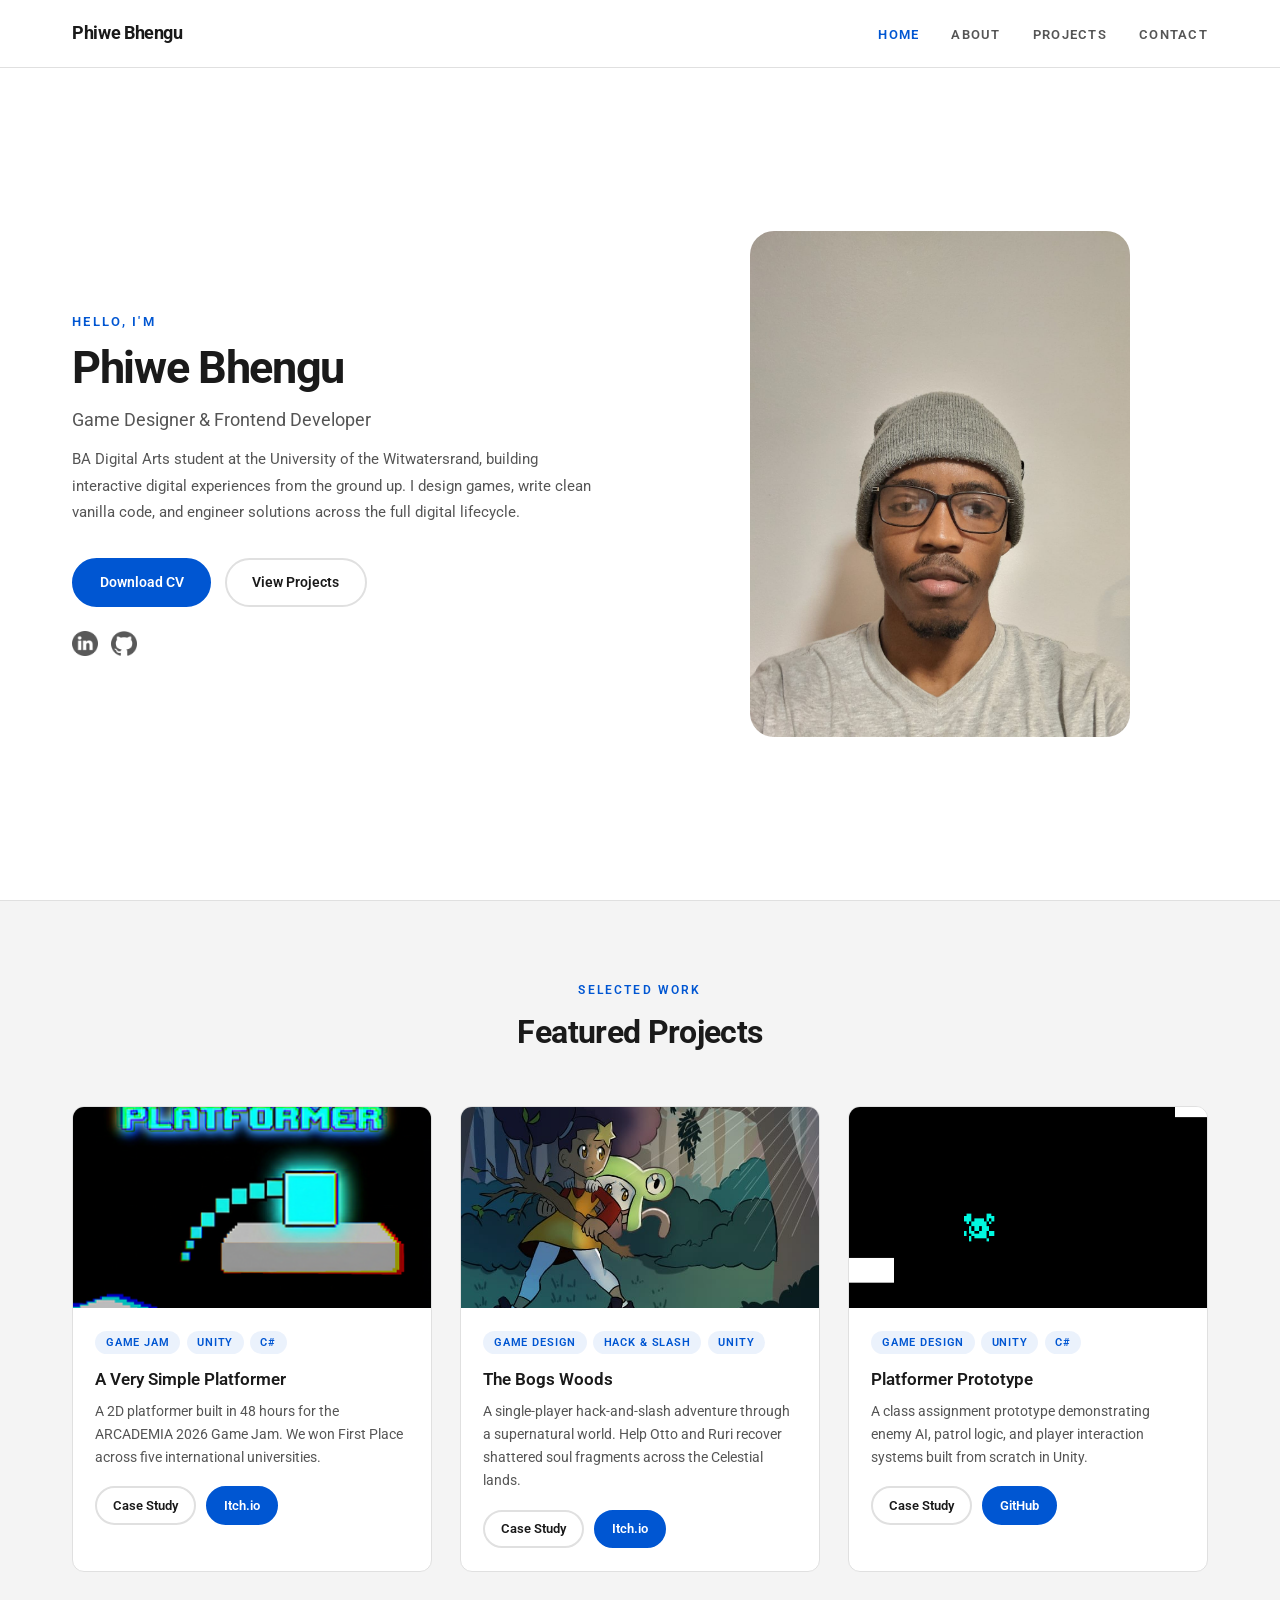
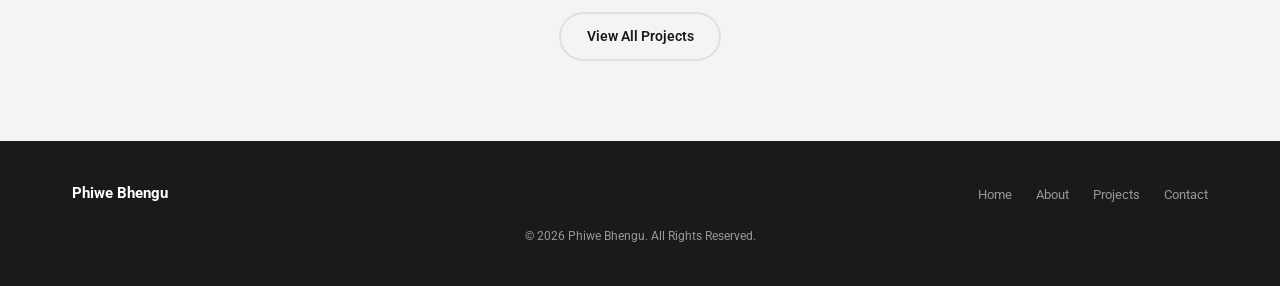
==== commit 984b3d40: "Add project pages, assets and update site content Add new project assets and dedicated case-study pa" ====
--- a/index.html
+++ b/index.html
@@ -1,150 +1,194 @@
-<!DOCTYPE html>
+<!doctype html>
 <html lang="en">
-<head>
-  <meta charset="UTF-8" />
-  <meta name="viewport" content="width=device-width, initial-scale=1.0" />
-  <title>Phiwe Bhengu — Portfolio</title>
-  <link rel="stylesheet" href="style.css" />
-  <link rel="stylesheet" href="mediaqueries.css" />
-</head>
-<body>
+  <head>
+    <meta charset="UTF-8" />
+    <meta name="viewport" content="width=device-width, initial-scale=1.0" />
+    <title>Phiwe Bhengu — Portfolio</title>
+    <link rel="stylesheet" href="style.css" />
+    <link rel="stylesheet" href="mediaqueries.css" />
+  </head>
+  <body>
+    <div id="nav-placeholder"></div>
 
-  <!-- Navigation injected by script.js (Interaction 1) -->
-  <div id="nav-placeholder"></div>
-
-  <main>
-
-    <!-- ===== HERO ===== -->
-    <section class="hero">
-      <div class="hero-inner">
-        <div class="hero-text">
-          <p class="label">Hello, I'm</p>
-          <h1>Phiwe Bhengu</h1>
-          <p class="subtitle">Game Designer &amp; Frontend Developer</p>
-          <p class="bio">
-            BA Digital Arts student at the University of the Witwatersrand, 
-            building interactive digital experiences from the ground up. 
-            I design games, write clean vanilla code, and engineer 
-            solutions across the full digital lifecycle.
-          </p>
-          <div class="hero-actions">
-            <button class="btn btn-primary" onclick="window.open('./Assets/Phiwe CV.pdf')">
-              Download CV
-            </button>
-            <a href="projects.html" class="btn btn-outline">View Projects</a>
+    <main>
+      <!-- ===== HERO ===== -->
+      <section class="hero">
+        <div class="hero-inner">
+          <div class="hero-text">
+            <p class="label">Hello, I'm</p>
+            <h1>Phiwe Bhengu</h1>
+            <p class="subtitle">Game Designer &amp; Frontend Developer</p>
+            <p class="bio">
+              BA Digital Arts student at the University of the Witwatersrand,
+              building interactive digital experiences from the ground up. I
+              design games, write clean vanilla code, and engineer solutions
+              across the full digital lifecycle.
+            </p>
+            <div class="hero-actions">
+              <button
+                class="btn btn-primary"
+                onclick="window.open('./Assets/Phiwe CV.pdf')"
+              >
+                Download CV
+              </button>
+              <a href="projects.html" class="btn btn-outline">View Projects</a>
+            </div>
+            <div class="hero-socials">
+              <img
+                src="./Assets/linkedin.png"
+                alt="LinkedIn"
+                class="icon"
+                onclick="
+                  location.href = 'https://www.linkedin.com/in/phiwebhengu/'
+                "
+              />
+              <img
+                src="./Assets/github.png"
+                alt="GitHub"
+                class="icon"
+                onclick="location.href = 'https://github.com/phiwebhengu'"
+              />
+            </div>
           </div>
-          <div class="hero-socials">
-            <img
-              src="./Assets/linkedin.png"
-              alt="LinkedIn"
-              class="icon"
-              onclick="location.href='https://www.linkedin.com/in/phiwebhengu/'"
-            />
-            <img
-              src="./Assets/github.png"
-              alt="GitHub"
-              class="icon"
-              onclick="location.href='https://github.com/phiwebhengu'"
-            />
+          <div class="hero-image">
+            <img src="./Assets/Profile Pic 2.jpeg" alt="Phiwe Bhengu" />
           </div>
         </div>
-        <div class="hero-image">
-          <img
-            src="./Assets/Profile Pic 2.jpeg"
-            alt="Phiwe Bhengu"
-          />
-        </div>
-      </div>
-    </section>
+      </section>
 
-    <!-- ===== FEATURED PROJECTS PREVIEW ===== -->
-    <section class="featured">
-      <div class="container">
-        <div class="section-header">
-          <p class="overline">Selected Work</p>
-          <h2>Featured Projects</h2>
-        </div>
+      <!-- ===== FEATURED PROJECTS — all 3, centred ===== -->
+      <section class="featured">
+        <div class="container">
+          <div class="section-header">
+            <p class="overline">Selected Work</p>
+            <h2>Featured Projects</h2>
+          </div>
 
-        <div class="project-grid">
+          <div class="project-grid featured-three">
+            <!-- Project 1 — A Very Simple Platformer -->
+            <div class="project-card">
+              <img
+                src="./Assets/Project 1.png"
+                alt="A Very Simple Platformer"
+                class="card-image lightbox-trigger"
+              />
+              <div class="card-body">
+                <div class="card-tags">
+                  <span class="tag">Game Jam</span>
+                  <span class="tag">Unity</span>
+                  <span class="tag">C#</span>
+                </div>
+                <h3>A Very Simple Platformer</h3>
+                <p>
+                  A 2D platformer built in 48 hours for the ARCADEMIA 2026 Game
+                  Jam. We won First Place across five international
+                  universities.
+                </p>
+                <div class="card-actions">
+                  <a href="project-detail.html" class="btn btn-outline btn-sm"
+                    >Case Study</a
+                  >
+                  <a
+                    href="https://mzati0.itch.io/a-very-simple-platformer"
+                    class="btn btn-primary btn-sm"
+                    target="_blank"
+                    rel="noopener"
+                    >Itch.io</a
+                  >
+                </div>
+              </div>
+            </div>
 
-          <!-- Featured Card 1 -->
-          <div class="project-card">
-            <img
-              src="./Assets/Project 1.png"
-              alt="A Very Simple Platformer"
-              class="card-image lightbox-trigger"
-            />
-            <div class="card-body">
-              <div class="card-tags">
-                <span class="tag">Game Design</span>
-                <span class="tag">Unity</span>
-                <span class="tag">C#</span>
+            <!-- Project 2 — The Bogs Woods -->
+            <div class="project-card">
+              <img
+                src="./Assets/Project 2.jpeg"
+                alt="The Bogs Woods"
+                class="card-image lightbox-trigger"
+              />
+              <div class="card-body">
+                <div class="card-tags">
+                  <span class="tag">Game Design</span>
+                  <span class="tag">Hack &amp; Slash</span>
+                  <span class="tag">Unity</span>
+                </div>
+                <h3>The Bogs Woods</h3>
+                <p>
+                  A single-player hack-and-slash adventure through a
+                  supernatural world. Help Otto and Ruri recover shattered soul
+                  fragments across the Celestial lands.
+                </p>
+                <div class="card-actions">
+                  <a
+                    href="project-detail-bogs.html"
+                    class="btn btn-outline btn-sm"
+                    >Case Study</a
+                  >
+                  <a
+                    href="https://mzati0.itch.io/the-bogs-woods"
+                    class="btn btn-primary btn-sm"
+                    target="_blank"
+                    rel="noopener"
+                    >Itch.io</a
+                  >
+                </div>
               </div>
-              <h3>A Very Simple Platformer</h3>
-              <p>
-                A complete 2D platformer built in Unity with custom player physics,
-                level design, and original game mechanics written entirely in C#.
-              </p>
-              <div class="card-actions">
-                <a href="project-detail.html" class="btn btn-outline btn-sm">Case Study</a>
-                <a
-                  href="https://mzati0.itch.io/a-very-simple-platformer"
-                  class="btn btn-primary btn-sm"
-                  target="_blank"
-                  rel="noopener"
-                >Itch.io</a>
+            </div>
+
+            <!-- Project 3 — Platformer Prototype -->
+            <div class="project-card">
+              <img
+                src="./Assets/Project 3.png"
+                alt="Platformer Prototype"
+                class="card-image lightbox-trigger"
+              />
+              <div class="card-body">
+                <div class="card-tags">
+                  <span class="tag">Game Design</span>
+                  <span class="tag">Unity</span>
+                  <span class="tag">C#</span>
+                </div>
+                <h3>Platformer Prototype</h3>
+                <p>
+                  A class assignment prototype demonstrating enemy AI, patrol
+                  logic, and player interaction systems built from scratch in
+                  Unity.
+                </p>
+                <div class="card-actions">
+                  <a
+                    href="project-detail-prototype.html"
+                    class="btn btn-outline btn-sm"
+                    >Case Study</a
+                  >
+                  <a
+                    href="https://github.com/phiwebhengu/DIGA3001A---Game-Design-IIIA-2026-SM1.git"
+                    class="btn btn-primary btn-sm"
+                    target="_blank"
+                    rel="noopener"
+                    >GitHub</a
+                  >
+                </div>
               </div>
             </div>
           </div>
 
-          <!-- Featured Card 2 -->
-          <div class="project-card">
-            <img
-              src="./Assets/Project 2.jpeg"
-              alt="The Bogs Woods"
-              class="card-image lightbox-trigger"
-            />
-            <div class="card-body">
-              <div class="card-tags">
-                <span class="tag">Game Design</span>
-                <span class="tag">Narrative</span>
-                <span class="tag">Digital Art</span>
-              </div>
-              <h3>The Bogs Woods</h3>
-              <p>
-                A narrative-driven game with original character design,
-                world-building, and interactive storytelling mechanics.
-              </p>
-              <div class="card-actions">
-                <a
-                  href="https://mzati0.itch.io/the-bogs-woods"
-                  class="btn btn-primary btn-sm"
-                  target="_blank"
-                  rel="noopener"
-                >Itch.io</a>
-              </div>
-            </div>
+          <div style="text-align: center; margin-top: 2.5rem">
+            <a href="projects.html" class="btn btn-outline"
+              >View All Projects</a
+            >
           </div>
+        </div>
+      </section>
+    </main>
 
-        </div>
+    <div class="modal-overlay" id="modal-overlay">
+      <button class="modal-close" id="modal-close" aria-label="Close">
+        &times;
+      </button>
+      <img src="" alt="" class="modal-content" id="modal-img" />
+    </div>
 
-        <div style="text-align:center; margin-top:2.5rem;">
-          <a href="projects.html" class="btn btn-outline">View All Projects</a>
-        </div>
-      </div>
-    </section>
-
-  </main>
-
-  <!-- Modal / Lightbox (Interaction 3) -->
-  <div class="modal-overlay" id="modal-overlay">
-    <button class="modal-close" id="modal-close" aria-label="Close">&times;</button>
-    <img src="" alt="" class="modal-content" id="modal-img" />
-  </div>
-
-  <!-- Footer injected by script.js -->
-  <div id="footer-placeholder"></div>
-
-  <script src="script.js"></script>
-</body>
+    <div id="footer-placeholder"></div>
+    <script src="script.js"></script>
+  </body>
 </html>
--- a/style.css
+++ b/style.css
@@ -1,436 +1,372 @@
-/* General */
-
-@import url("https://fonts.googleapis.com/css2?family=Roboto:ital,wght@0,100..900;1,100..900&display=swap");
-
-* {
-  margin: 0;
-  padding: 0;
-}
-
-body {
-  font-family: "Roboto", sans-serif;
-}
-
-html {
-  scroll-behavior: smooth;
-}
-
-p {
-  color: rgb(85, 85, 85);
-}
-
-/* Transition */
-
-a,
-btn {
-  transition: all 300ms ease;
-}
-
-/* Desktop Navigation */
-
-nav,
-.nav-links {
-  display: flex;
-}
-
+/* ============================================================
+   PHIWE BHENGU — PORTFOLIO
+   Style: Swiss/Editorial Minimal (PRD-aligned)
+   ============================================================ */
+
+@import url("https://fonts.googleapis.com/css2?family=Roboto:wght@300;400;500;600;700&family=Roboto+Mono:wght@400;500&display=swap");
+
+/* === CSS VARIABLES (PRD Color System) === */
+:root {
+  --bg:        #FFFFFF;
+  --text:      #1A1A1A;
+  --accent:    #0056D2;
+  --neutral:   #F4F4F4;
+  --border:    #E0E0E0;
+  --muted:     #555555;
+  --max-w:     1200px;
+  --nav-h:     68px;
+  --radius:    0.75rem;
+}
+
+/* === RESET === */
+*, *::before, *::after { margin: 0; padding: 0; box-sizing: border-box; }
+html { scroll-behavior: smooth; font-size: 16px; }
+body { font-family: 'Roboto', sans-serif; background: var(--bg); color: var(--text); line-height: 1.6; }
+a { text-decoration: none; color: inherit; transition: color 300ms ease; }
+img { display: block; max-width: 100%; }
+ul { list-style: none; }
+button { font-family: inherit; cursor: pointer; }
+
+/* === CONTAINER === */
+.container { max-width: var(--max-w); margin: 0 auto; padding: 0 2rem; }
+
+/* ============================================================
+   NAVIGATION  (Interaction 1 — injected via script.js)
+   ============================================================ */
 nav {
-  justify-content: space-around;
-  align-items: center;
-  height: 17vh;
-}
-
-.nav-links {
-  gap: 2rem;
-  list-style: none;
-  font-size: 1.5rem;
-}
-
-a {
-  text-decoration: none;
-  color: black;
-  text-decoration-color: white;
-}
-
-a:hover {
-  text-decoration: underline;
-  color: gray;
-  text-underline-offset: 1rem;
-  text-decoration-color: rgb(181, 181, 181);
-}
-
-.logo {
-  font-size: 2rem;
-}
-
-.logo:hover {
-  cursor: default;
-}
-
-/* Hamburger Menu */
-
-#hamburger-nav {
+  position: fixed; top: 0; left: 0; right: 0;
+  background: rgba(255,255,255,0.97);
+  border-bottom: 1px solid var(--border);
+  height: var(--nav-h);
+  z-index: 1000;
+  backdrop-filter: blur(8px);
+}
+.nav-inner {
+  display: flex; align-items: center; justify-content: space-between;
+  height: 100%; max-width: var(--max-w); margin: 0 auto; padding: 0 2rem;
+}
+.nav-logo {
+  font-size: 1.1rem; font-weight: 700;
+  letter-spacing: -0.02em; color: var(--text);
+}
+.nav-links { display: flex; gap: 2rem; }
+.nav-links a {
+  font-size: 0.8rem; font-weight: 600; color: var(--muted);
+  letter-spacing: 0.1em; text-transform: uppercase;
+}
+.nav-links a:hover, .nav-links a.active { color: var(--accent); }
+
+/* Hamburger icon */
+.hamburger-icon {
   display: none;
-}
-
-.hamburger-menu {
-  position: relative;
+  flex-direction: column; justify-content: space-between;
+  height: 18px; width: 24px; cursor: pointer;
+}
+.hamburger-icon span {
+  height: 2px; width: 100%;
+  background: var(--text); transition: all 0.3s ease;
+}
+.hamburger-icon.open span:first-child  { transform: rotate(45deg) translate(7px, 4px); }
+.hamburger-icon.open span:nth-child(2) { opacity: 0; }
+.hamburger-icon.open span:last-child   { transform: rotate(-45deg) translate(7px, -4px); }
+
+/* Mobile dropdown */
+.mobile-menu {
+  display: none;
+  position: fixed; top: var(--nav-h); left: 0; right: 0;
+  background: var(--bg); border-bottom: 1px solid var(--border);
+  padding: 1.25rem 2rem; z-index: 999;
+}
+.mobile-menu.open { display: block; }
+.mobile-menu ul { display: flex; flex-direction: column; gap: 0.85rem; }
+.mobile-menu a { font-size: 0.9rem; font-weight: 600; letter-spacing: 0.08em; text-transform: uppercase; }
+
+/* Main offset for fixed nav */
+main { padding-top: var(--nav-h); }
+
+/* ============================================================
+   BUTTONS
+   ============================================================ */
+.btn {
+  display: inline-flex; align-items: center; justify-content: center; gap: 0.4rem;
+  padding: 0.7rem 1.6rem; border-radius: 2rem;
+  font-size: 0.875rem; font-weight: 600;
+  transition: all 300ms ease; border: 2px solid transparent; white-space: nowrap;
+}
+.btn-primary { background: var(--accent); color: #fff; border-color: var(--accent); }
+.btn-primary:hover { background: #0044AA; border-color: #0044AA; }
+.btn-outline { background: transparent; color: var(--text); border-color: var(--border); }
+.btn-outline:hover { border-color: var(--text); }
+.btn-sm { padding: 0.45rem 1rem; font-size: 0.8rem; }
+
+/* ============================================================
+   TAGS
+   ============================================================ */
+.tag {
   display: inline-block;
-}
-
-.hamburger-icon {
-  display: flex;
-  flex-direction: column;
-  justify-content: space-between;
-  height: 24px;
-  width: 30px;
-  cursor: pointer;
-}
-
-.hamburger-icon span {
-  height: 2px;
-  width: 100%;
-  background-color: black;
-  transition: all 0.3 ease in-out;
-}
-
-.menu-links {
-  position: absolute;
-  top: 100%;
-  right: 0;
-  background-color: white;
-  width: fit-content;
-  max-height: 0;
-  overflow: hidden;
-  transition: all 0.3 ease in-out;
-}
-
-.menu-links a {
-  display: block;
-  padding: 10px;
-  text-align: center;
-  font-size: 1.5rem;
-  color: black;
-  text-decoration: none;
-  transition: all 0.3 ease in-out;
-}
-
-.menu-links li {
-  list-style: none;
-}
-
-.menu-links.open {
-  max-height: 300px;
-}
-
-.hamburger-icon.open span:first-child {
-  transform: rotate(45deg) translate(10px, 5px);
-}
-
-.hamburger-icon.open span:nth-child(2) {
-  opacity: 0;
-}
-
-.hamburger-icon.open span:last-child {
-  transform: rotate(-45deg) translate(10px, -5px);
-}
-
-.hamburger-icon span:first-child {
-  transform: none;
-}
-
-.hamburger-icon span:first-child {
-  opacity: 1;
-}
-
-.hamburger-icon span:first-child {
-  transform: none;
-}
-
-/* Sections */
-
-section {
-  padding-top: 4vh;
-  height: 96vh;
-  margin: 0 10rem;
-  box-sizing: border-box;
-  min-height: fit-content;
-}
-
-.section-container {
-  display: flex;
-}
-
-/* Profile Section */
-
-#profile {
-  display: flex;
-  height: 80vh;
-  justify-content: center;
-  gap: 5rem;
-}
-
-.section__pic-container {
-  display: flex;
-  height: 400px;
-  width: 400px;
-  margin: auto 0;
-}
-
-.section__text {
-  align-self: center;
-  text-align: center;
-}
-
-.section__text p {
-  font-weight: 600;
-}
-
-.section__text__p1 {
-  text-align: center;
-}
-
-.section__text__p2 {
-  font-size: 1.75rem;
-  margin-bottom: 1rem;
-}
-
-.title {
-  font-size: 3rem;
-  text-align: center;
-}
-
-#socials-container {
-  display: flex;
-  justify-content: center;
-  gap: 1rem;
-  margin-top: 1rem;
-}
-
-/* Icons */
-
-.icon {
-  cursor: pointer;
-  height: 2rem;
-}
-
-/* Buttons */
-
-.btn-container {
-  display: flex;
-  justify-content: center;
-  gap: 1rem;
-}
-
-.btn {
-  font-weight: 600;
-  transition: all 300ms ease;
-  padding: 1rem;
-  width: 8rem;
-  border-radius: 2rem;
-}
-
-.btn-color-1,
-.btn-color-2 {
-  border: rgb(53, 53, 53) 0.1rem solid;
-}
-
-.btn-color-1:hover,
-.btn-color-2:hover {
-  cursor: pointer;
-}
-
-.btn-color-1,
-.btn-color-2:hover {
-  background: rgb(53, 53, 53);
-  color: white;
-}
-
-btn-color-1:hover {
-  background: rgb(0, 0, 0);
-}
-
-btn-color-2:hover {
-  background: rgb(0, 0, 0);
-}
-
-btn-color-2 {
-  background: none;
-}
-
-btn-color-2:hover {
-  border: rgb(255, 255, 255) 0.1rem solid;
-}
-
-btn-container {
-  gap: 1rem;
-}
-
-/* About Section */
-
-#about {
-  position: relative;
-}
-
-.about-containers {
-  gap: 2rem;
-  margin-bottom: 2rem;
-  margin-top: 2rem;
-}
-
-.about-details-container {
-  flex-direction: column;
-  justify-content: center;
-}
-
-.about-containers,
-.about-details-container {
-  display: flex;
-}
-
-.about-pic {
-  border-radius: 2rem;
-}
-
-.arrow {
-  position: absolute;
-  right: -5rem;
-  bottom: 2.5rem;
-}
-
-.details-container {
-  padding: 1.5rem;
-  flex: 1;
-  background: white;
-  border-radius: 2rem;
-  border: rgb(53, 53, 53) 0.1rem solid;
-  border-color: rgb(163, 163, 163);
-  text-align: center;
-}
-
-.section-container {
-  gap: 4rem;
-  height: 80%;
-}
-
-section_pic-container {
-  height: 400px;
-  width: 400px;
-  margin: auto 0;
-}
-
-/* Experience Section */
-
-#experience {
-  position: relative;
-}
-
-.experience-sub-title {
-  color: rgb(85, 85, 85);
-  font-weight: 600;
-  font-size: 1.75rem;
-  margin-bottom: 2rem;
-}
-
-.experience-details-container {
-  flex-direction: column;
-  justify-content: center;
-  display: flex;
-}
-
-.article-container {
-  display: flex;
-  text-align: initial;
-  flex-wrap: wrap;
-  flex-direction: row;
-  gap: 2.5rem;
-  justify-content: space-around;
-}
-
-article {
-  display: flex;
-  width: 10rem;
-  justify-content: space-around;
-  gap: 0.5rem;
-}
-
-article .icon {
-  cursor: default;
-}
-
-/* Projects Section */
-
-#projects {
-  position: relative;
-}
-
-.color-container {
-  border-color: rgb(163, 163, 163);
-  background: rgb(250, 250, 250);
-}
-
-.project-img {
-  border-radius: 2rem;
-  width: 90%;
-  height: 90%;
-}
-
-.project-title {
-  margin: 1rem;
-  color: black;
-}
-
-.project-btn {
-  color: black;
-  border-color: rgb(163, 163, 163);
-}
-
-/* Contact Section */
-
-#contact {
-  display: flex;
-  justify-content: center;
-  flex-direction: column;
-  height: 70vh;
-}
-
-.contact-info-upper-container {
-  display: flex;
-  justify-content: center;
-  border-radius: 2rem;
-  padding: 0.5rem;
-  margin: 2rem auto;
-  background: (250, 250, 250);
-  border: rgb(53, 53, 53) 0.1rem solid;
-  border-color: rgb(163, 163, 163);
-}
-
-.contact-info-container {
-  display: flex;
-  align-items: center;
-  justify-content: center;
-  gap: 0.5rem;
-  margin: 1rem;
-}
-
-.contact-info-container p {
-  font-size: larger;
-}
-
-.contact-icon {
-  cursor: default;
-}
-
-.email-icon {
-  height: 2.5rem;
-}
-
-/* Footer Section */
-
-footer {
-  height: 26vh;
-  margin: 0 1rem;
-}
-
-footer p {
-  text-align: center;
-}
+  font-size: 0.68rem; font-weight: 600; letter-spacing: 0.08em; text-transform: uppercase;
+  color: var(--accent); background: rgba(0,86,210,0.08);
+  padding: 0.2rem 0.65rem; border-radius: 999px;
+}
+
+/* ============================================================
+   SECTION HEADER (reusable)
+   ============================================================ */
+.section-header { text-align: center; margin-bottom: 3rem; }
+.section-header .overline {
+  font-size: 0.75rem; font-weight: 600; letter-spacing: 0.18em;
+  text-transform: uppercase; color: var(--accent); margin-bottom: 0.4rem;
+}
+.section-header h2 { font-size: 2rem; font-weight: 700; letter-spacing: -0.02em; }
+
+/* Page-level hero band */
+.page-hero {
+  background: var(--neutral); padding: 4rem 0 3.5rem;
+  text-align: center; border-bottom: 1px solid var(--border);
+}
+.page-hero .overline {
+  font-size: 0.75rem; font-weight: 600; letter-spacing: 0.18em;
+  text-transform: uppercase; color: var(--accent); margin-bottom: 0.4rem;
+}
+.page-hero h1 { font-size: 2.5rem; font-weight: 700; letter-spacing: -0.03em; }
+
+.page-section { padding: 5rem 0; }
+
+/* ============================================================
+   HOME — HERO
+   ============================================================ */
+.hero {
+  min-height: calc(100vh - var(--nav-h));
+  display: flex; align-items: center;
+}
+.hero-inner {
+  display: grid; grid-template-columns: 1fr 1fr;
+  gap: 4rem; align-items: center;
+  padding: 5rem 2rem;
+  max-width: var(--max-w); margin: 0 auto;
+}
+.hero-text .label {
+  font-size: 0.8rem; font-weight: 600; color: var(--accent);
+  letter-spacing: 0.18em; text-transform: uppercase; margin-bottom: 0.75rem;
+}
+.hero-text h1 {
+  font-size: 3.25rem; font-weight: 700;
+  line-height: 1.08; letter-spacing: -0.03em; margin-bottom: 0.75rem;
+}
+.hero-text .subtitle {
+  font-size: 1.15rem; color: var(--muted); margin-bottom: 0.75rem; font-weight: 400;
+}
+.hero-text .bio {
+  font-size: 0.95rem; color: var(--muted); line-height: 1.75; margin-bottom: 2rem;
+}
+.hero-actions { display: flex; gap: 0.85rem; flex-wrap: wrap; }
+.hero-socials { display: flex; gap: 0.85rem; margin-top: 1.5rem; align-items: center; }
+.hero-socials .icon { height: 1.6rem; opacity: 0.65; transition: opacity 300ms; cursor: pointer; }
+.hero-socials .icon:hover { opacity: 1; }
+.hero-image { display: flex; justify-content: center; }
+.hero-image img {
+  width: 100%; max-width: 380px;
+  border-radius: 1.5rem;
+  object-fit: cover;
+}
+
+/* Featured section */
+.featured { background: var(--neutral); padding: 5rem 0; border-top: 1px solid var(--border); }
+
+/* ============================================================
+   PROJECT CARDS
+   ============================================================ */
+.project-grid {
+  display: grid;
+  grid-template-columns: repeat(auto-fill, minmax(300px, 1fr));
+  gap: 1.75rem;
+}
+.project-card {
+  background: var(--bg); border: 1px solid var(--border);
+  border-radius: var(--radius); overflow: hidden;
+  transition: transform 300ms ease, box-shadow 300ms ease;
+}
+.project-card:hover { transform: translateY(-4px); box-shadow: 0 12px 32px rgba(0,0,0,0.08); }
+.project-card.hidden { display: none; }
+
+.card-image {
+  width: 100%; aspect-ratio: 16/9; object-fit: cover;
+  cursor: zoom-in;
+}
+.card-body { padding: 1.4rem; }
+.card-tags { display: flex; flex-wrap: wrap; gap: 0.4rem; margin-bottom: 0.75rem; }
+.card-body h3 { font-size: 1.05rem; font-weight: 600; margin-bottom: 0.4rem; }
+.card-body p { font-size: 0.875rem; color: var(--muted); margin-bottom: 1.1rem; line-height: 1.65; }
+.card-actions { display: flex; gap: 0.6rem; flex-wrap: wrap; }
+
+/* ============================================================
+   FILTER BAR  (Interaction 2)
+   ============================================================ */
+.filter-bar { display: flex; gap: 0.6rem; flex-wrap: wrap; margin-bottom: 2.5rem; }
+.filter-btn {
+  padding: 0.45rem 1.1rem; border-radius: 2rem;
+  border: 1px solid var(--border); background: transparent;
+  font-size: 0.8rem; font-weight: 600;
+  letter-spacing: 0.06em; text-transform: uppercase;
+  transition: all 300ms ease; color: var(--muted);
+}
+.filter-btn:hover, .filter-btn.active {
+  background: var(--accent); color: #fff; border-color: var(--accent);
+}
+
+/* ============================================================
+   MODAL / LIGHTBOX  (Interaction 3)
+   ============================================================ */
+.modal-overlay {
+  position: fixed; inset: 0;
+  background: rgba(0,0,0,0.88);
+  z-index: 9000; display: flex;
+  align-items: center; justify-content: center;
+  padding: 2rem;
+  opacity: 0; visibility: hidden; transition: all 300ms ease;
+}
+.modal-overlay.open { opacity: 1; visibility: visible; }
+.modal-content {
+  max-width: 900px; width: 100%; max-height: 88vh;
+  object-fit: contain; border-radius: 0.5rem;
+}
+.modal-close {
+  position: fixed; top: 1.25rem; right: 1.75rem;
+  color: #fff; font-size: 2.25rem; line-height: 1;
+  background: none; border: none; cursor: pointer; opacity: 0.8;
+}
+.modal-close:hover { opacity: 1; }
+
+/* ============================================================
+   ABOUT PAGE
+   ============================================================ */
+.about-grid {
+  display: grid; grid-template-columns: 1fr 2fr;
+  gap: 4rem; align-items: start; margin-bottom: 5rem;
+}
+.about-image { width: 100%; border-radius: var(--radius); object-fit: cover; }
+.about-text h2 { font-size: 1.65rem; font-weight: 700; margin-bottom: 1rem; letter-spacing: -0.02em; }
+.about-text p { font-size: 0.95rem; color: var(--muted); margin-bottom: 1rem; line-height: 1.8; }
+
+.stat-grid { display: grid; grid-template-columns: 1fr 1fr; gap: 0.85rem; margin-top: 2rem; }
+.stat-box { background: var(--neutral); border-radius: 0.6rem; padding: 1.1rem; text-align: center; }
+.stat-box .number { font-size: 1.6rem; font-weight: 700; color: var(--accent); }
+.stat-box .label { font-size: 0.75rem; color: var(--muted); margin-top: 0.2rem; }
+
+/* Skills */
+.skills-grid { display: grid; grid-template-columns: 1fr 1fr; gap: 3rem; margin-bottom: 4rem; }
+.skill-category h3 {
+  font-size: 1rem; font-weight: 600; margin-bottom: 1.5rem;
+  padding-bottom: 0.6rem; border-bottom: 2px solid var(--accent);
+}
+.skill-item { margin-bottom: 1.1rem; }
+.skill-header { display: flex; justify-content: space-between; margin-bottom: 0.35rem; font-size: 0.875rem; font-weight: 500; }
+.skill-bar { height: 5px; background: var(--neutral); border-radius: 999px; overflow: hidden; }
+.skill-fill { height: 100%; background: var(--accent); border-radius: 999px; width: 0; transition: width 1s ease; }
+
+/* Timeline */
+.timeline { border-left: 2px solid var(--border); padding-left: 2rem; margin-left: 0.5rem; margin-top: 2rem; }
+.timeline-item { position: relative; margin-bottom: 2.5rem; }
+.timeline-item::before {
+  content: ''; position: absolute; left: -2.55rem; top: 0.35rem;
+  width: 10px; height: 10px; border-radius: 50%;
+  background: var(--accent); border: 2px solid var(--bg);
+  box-shadow: 0 0 0 2px var(--accent);
+}
+.timeline-year { font-size: 0.75rem; font-weight: 600; color: var(--accent); letter-spacing: 0.08em; text-transform: uppercase; margin-bottom: 0.25rem; }
+.timeline-item h4 { font-size: 1rem; font-weight: 600; margin-bottom: 0.25rem; }
+.timeline-item p { font-size: 0.875rem; color: var(--muted); }
+
+/* ============================================================
+   CONTACT PAGE  (Interaction 4 — form validation)
+   ============================================================ */
+.contact-layout { display: grid; grid-template-columns: 1fr 1.6fr; gap: 4rem; align-items: start; }
+.contact-info h3 { font-size: 1.15rem; font-weight: 600; margin-bottom: 0.75rem; }
+.contact-info > p { font-size: 0.9rem; color: var(--muted); margin-bottom: 2rem; line-height: 1.75; }
+.contact-link { display: flex; align-items: center; gap: 0.75rem; margin-bottom: 1rem; font-size: 0.9rem; color: var(--muted); }
+.contact-link:hover { color: var(--accent); }
+.contact-link .icon { height: 1.4rem; flex-shrink: 0; }
+
+.form-group { margin-bottom: 1.15rem; }
+.form-group label {
+  display: block; font-size: 0.75rem; font-weight: 600;
+  letter-spacing: 0.1em; text-transform: uppercase; margin-bottom: 0.4rem;
+}
+.form-group input, .form-group textarea {
+  width: 100%; padding: 0.8rem 1rem;
+  border: 1px solid var(--border); border-radius: 0.5rem;
+  font-family: 'Roboto', sans-serif; font-size: 0.9rem;
+  color: var(--text); background: var(--bg);
+  transition: border-color 300ms; outline: none;
+}
+.form-group input:focus, .form-group textarea:focus { border-color: var(--accent); }
+.form-group input.error, .form-group textarea.error { border-color: #E53E3E; }
+.form-error { font-size: 0.78rem; color: #E53E3E; margin-top: 0.3rem; display: none; }
+.form-error.visible { display: block; }
+.form-group textarea { min-height: 130px; resize: vertical; }
+
+.form-success {
+  background: rgba(0,86,210,0.05); border: 1px solid rgba(0,86,210,0.2);
+  border-radius: var(--radius); padding: 2rem; text-align: center; display: none;
+}
+.form-success.visible { display: block; }
+.form-success h3 { font-size: 1.1rem; color: var(--accent); margin-bottom: 0.5rem; }
+.form-success p { font-size: 0.9rem; color: var(--muted); }
+
+/* ============================================================
+   PROJECT DETAIL PAGE
+   ============================================================ */
+.project-detail-hero {
+  width: 100%; aspect-ratio: 16/9; object-fit: cover;
+  border-radius: var(--radius); margin-bottom: 2.5rem; cursor: zoom-in;
+}
+.project-meta-grid {
+  display: grid; grid-template-columns: repeat(3, 1fr); gap: 1.25rem;
+  background: var(--neutral); border-radius: var(--radius); padding: 1.75rem;
+  margin-bottom: 3rem;
+}
+.meta-item .meta-label {
+  font-size: 0.7rem; font-weight: 600; letter-spacing: 0.1em;
+  text-transform: uppercase; color: var(--muted); margin-bottom: 0.3rem;
+}
+.meta-item .meta-value { font-size: 0.9rem; font-weight: 500; }
+
+.process-grid { display: grid; grid-template-columns: 1fr 1fr; gap: 2.5rem; margin-bottom: 2.5rem; }
+.process-block h3 { font-size: 1rem; font-weight: 700; margin-bottom: 0.65rem; }
+.process-block p { font-size: 0.9rem; color: var(--muted); line-height: 1.8; }
+
+.code-block {
+  background: #1E1E2E; border-radius: var(--radius);
+  padding: 1.5rem; margin: 1.5rem 0; overflow-x: auto;
+}
+.code-block pre {
+  font-family: 'Roboto Mono', monospace;
+  font-size: 0.82rem; color: #CDD6F4; line-height: 1.65; white-space: pre;
+}
+
+.screenshot-grid { display: grid; grid-template-columns: 1fr 1fr; gap: 1rem; margin: 1.5rem 0; }
+.screenshot-grid img { width: 100%; border-radius: 0.5rem; cursor: zoom-in; }
+
+/* ============================================================
+   FOOTER
+   ============================================================ */
+footer { background: var(--text); color: rgba(255,255,255,0.55); padding: 2.5rem 0; }
+.footer-inner {
+  max-width: var(--max-w); margin: 0 auto; padding: 0 2rem;
+  display: flex; align-items: center; justify-content: space-between;
+  flex-wrap: wrap; gap: 1rem;
+}
+.footer-logo { font-weight: 700; font-size: 0.95rem; color: #fff; }
+.footer-links { display: flex; gap: 1.5rem; }
+.footer-links a { font-size: 0.8rem; color: rgba(255,255,255,0.55); transition: color 300ms; }
+.footer-links a:hover { color: #fff; }
+.footer-copy { font-size: 0.78rem; width: 100%; text-align: center; margin-top: 0.25rem; }
+
+/* Divider utility */
+.divider { border: none; border-top: 1px solid var(--border); margin: 3.5rem 0; }
+
+
+/* Home page — force 3-column featured grid */
+.featured-three {
+  grid-template-columns: repeat(3, 1fr);
+}
--- a/mediaqueries.css
+++ b/mediaqueries.css
@@ -1,119 +1,79 @@
-@media screen and (max-width: 1400px) {
-  #profile {
-    height: 83vh;
-    margin-bottom: 6rem;
-  }
-  .about-containers {
-    flex-wrap: wrap;
-  }
+/* ============================================================
+   MEDIAQUERIES — Responsive Breakpoints
+   ============================================================ */
+
+/* Large Desktop → shrink fonts slightly */
+@media screen and (max-width: 1280px) {
+  .hero-text h1 { font-size: 2.8rem; }
 }
 
-@media screen and (max-width: 1200px) {
-  #desktop-nav {
-    display: none;
+/* Tablet — 900px */
+@media screen and (max-width: 900px) {
+  /* Switch to hamburger */
+  .nav-links { display: none; }
+  .hamburger-icon { display: flex; }
+
+  /* Hero stacks vertically */
+  .hero-inner {
+    grid-template-columns: 1fr;
+    text-align: center;
+    padding: 3rem 1.5rem;
+    gap: 2.5rem;
   }
+  .hero-image { order: -1; }
+  .hero-image img { max-width: 240px; margin: 0 auto; }
+  .hero-actions { justify-content: center; }
+  .hero-socials { justify-content: center; }
+  .hero-text .label { text-align: center; }
 
-  #hamburger-nav {
-    display: flex;
-  }
+  /* About */
+  .about-grid { grid-template-columns: 1fr; gap: 2rem; }
+  .about-image { max-width: 280px; margin: 0 auto; }
 
-  #experience,
-  .experience-details-container {
-    margin-top: 2rem;
-  }
+  /* Skills */
+  .skills-grid { grid-template-columns: 1fr; gap: 2rem; }
 
-  #profile,
-  .sections-container {
-    display: block;
-  }
+  /* Process */
+  .process-grid { grid-template-columns: 1fr; gap: 2rem; }
 
-  .arrow {
-    display: none;
-  }
+  /* Contact */
+  .contact-layout { grid-template-columns: 1fr; gap: 2.5rem; }
 
-  .section,
-  .sections-container {
-    height: fit-content;
-  }
-
-  section {
-    margin: 0 5%;
-  }
-
-  .section__pic-container {
-    width: 275px;
-    height: 275px;
-    margin: 0 auto 2rem;
-  }
-
-  .about-containers {
-    margin-top: 0;
-  }
+  /* Project detail meta */
+  .project-meta-grid { grid-template-columns: 1fr 1fr; }
 }
 
+/* Tablet — collapse featured-three to 1 col */
+@media screen and (max-width: 900px) {
+  .featured-three { grid-template-columns: 1fr; }
+}
+
+/* Mobile — 600px */
 @media screen and (max-width: 600px) {
-  #contact,
-  footer {
-    height: 40vh;
-  }
-  #profile {
-    height: 83vh;
-    margin-bottom: 0;
-  }
+  .container { padding: 0 1.25rem; }
 
-  article {
-    font-size: 1rem;
-  }
+  .hero-text h1 { font-size: 2.1rem; }
+  .hero-text .subtitle { font-size: 1rem; }
 
-  footer nav {
-    height: fit-content;
-    margin-bottom: 2rem;
-  }
+  .page-hero h1 { font-size: 1.85rem; }
+  .section-header h2 { font-size: 1.65rem; }
 
-  .about-containers,
-  .contact-info-upper-container,
-  .btn-container {
-    flex-wrap: wrap;
-  }
+  .project-grid { grid-template-columns: 1fr; }
+  .stat-grid { grid-template-columns: 1fr 1fr; }
 
-  .contact-info-container {
-    margin: 0;
-  }
+  .project-meta-grid { grid-template-columns: 1fr; }
 
-  .contact-info-container p,
-  .nav-links li a {
-    font-size: 1rem;
-  }
+  .screenshot-grid { grid-template-columns: 1fr; }
 
-  .experience-sub-title {
-    font-size: 1.25rem;
-  }
+  .hero-actions { flex-direction: column; align-items: center; }
+  .hero-actions .btn { width: 100%; max-width: 260px; }
 
-  .logo {
-    font-size: 1.5rem;
-  }
+  .filter-bar { gap: 0.4rem; }
+  .filter-btn { font-size: 0.72rem; padding: 0.4rem 0.85rem; }
 
-  .nav-links {
-    flex-direction: column;
-    gap: 0.5rem;
-    text-align: center;
-  }
+  .footer-inner { flex-direction: column; align-items: center; text-align: center; }
+  .footer-links { flex-wrap: wrap; justify-content: center; gap: 1rem; }
 
-  .section__pic-container {
-    width: auto;
-    height: 46vw;
-    justify-content: center;
-  }
-
-  .section__text__p2 {
-    font-size: 1.25rem;
-  }
-
-  .title {
-    font-size: 2rem;
-  }
-
-  .text-container {
-    text-align: justify;
-  }
+  .page-section { padding: 3.5rem 0; }
+  .featured { padding: 3.5rem 0; }
 }
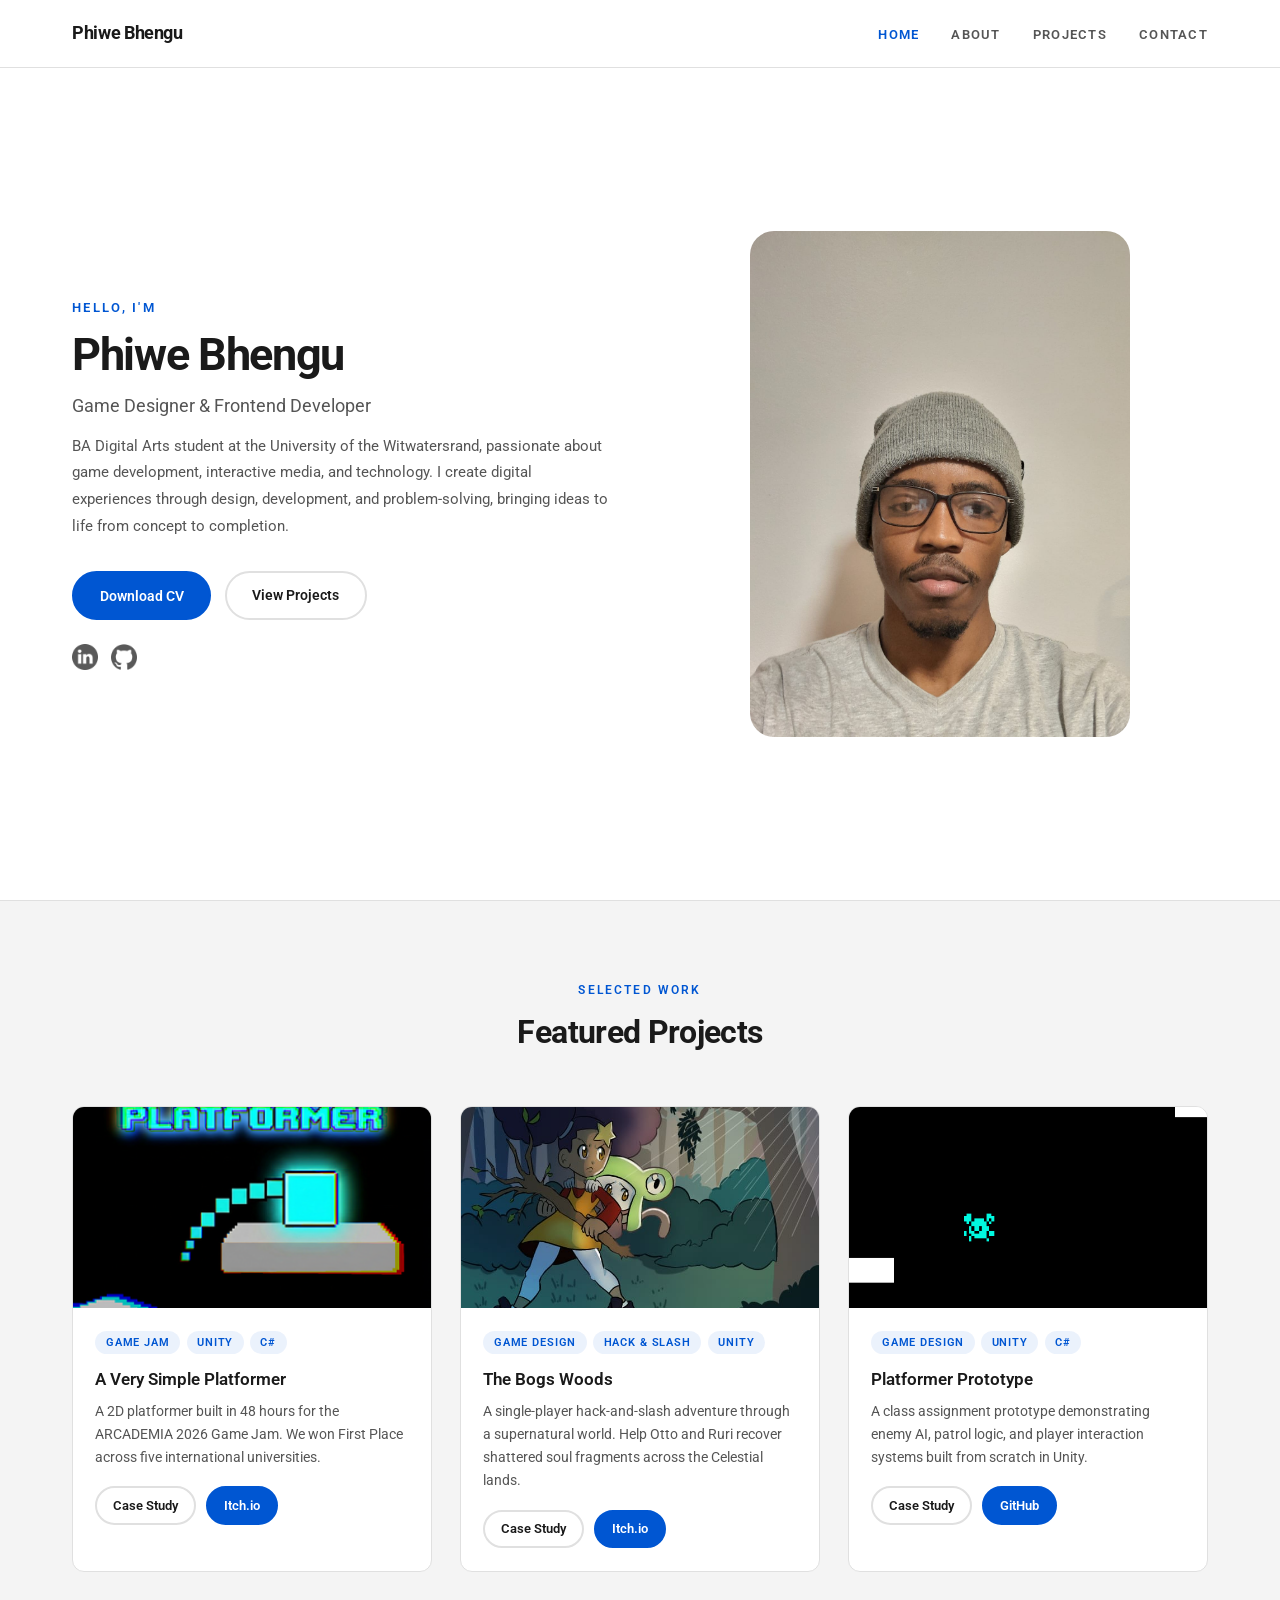
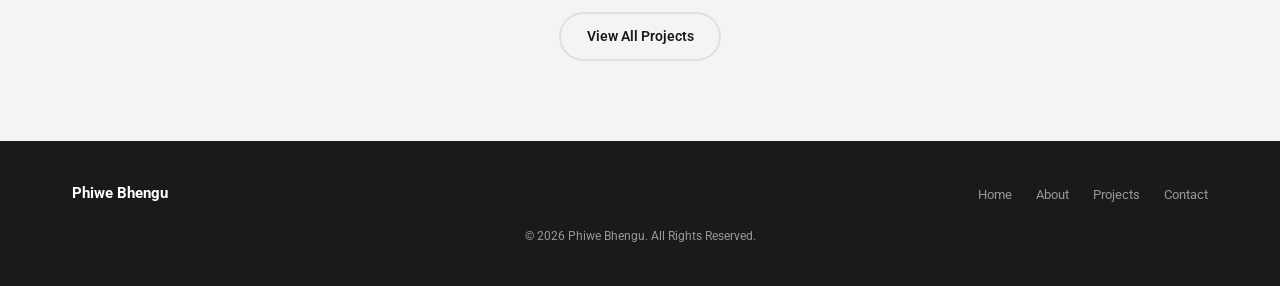
==== commit f107a908: "Fix relative asset paths and nav links Rename HTML/index.html to root index.html and update its asse" ====
--- a/index.html
+++ b/index.html
@@ -4,8 +4,8 @@
     <meta charset="UTF-8" />
     <meta name="viewport" content="width=device-width, initial-scale=1.0" />
     <title>Phiwe Bhengu — Portfolio</title>
-    <link rel="stylesheet" href="style.css" />
-    <link rel="stylesheet" href="mediaqueries.css" />
+    <link rel="stylesheet" href="CSS/style.css" />
+    <link rel="stylesheet" href="CSS/mediaqueries.css" />
   </head>
   <body>
     <div id="nav-placeholder"></div>
@@ -20,22 +20,25 @@
             <p class="subtitle">Game Designer &amp; Frontend Developer</p>
             <p class="bio">
               BA Digital Arts student at the University of the Witwatersrand,
-              building interactive digital experiences from the ground up. I
-              design games, write clean vanilla code, and engineer solutions
-              across the full digital lifecycle.
+              passionate about game development, interactive media, and
+              technology. I create digital experiences through design,
+              development, and problem-solving, bringing ideas to life from
+              concept to completion.
             </p>
             <div class="hero-actions">
               <button
                 class="btn btn-primary"
-                onclick="window.open('./Assets/Phiwe CV.pdf')"
+                onclick="window.open('Assets/Phiwe CV.pdf')"
               >
                 Download CV
               </button>
-              <a href="projects.html" class="btn btn-outline">View Projects</a>
+              <a href="HTML/projects.html" class="btn btn-outline"
+                >View Projects</a
+              >
             </div>
             <div class="hero-socials">
               <img
-                src="./Assets/linkedin.png"
+                src="Assets/linkedin.png"
                 alt="LinkedIn"
                 class="icon"
                 onclick="
@@ -43,7 +46,7 @@
                 "
               />
               <img
-                src="./Assets/github.png"
+                src="Assets/github.png"
                 alt="GitHub"
                 class="icon"
                 onclick="location.href = 'https://github.com/phiwebhengu'"
@@ -51,7 +54,7 @@
             </div>
           </div>
           <div class="hero-image">
-            <img src="./Assets/Profile Pic 2.jpeg" alt="Phiwe Bhengu" />
+            <img src="Assets/Profile Pic 2.jpeg" alt="Phiwe Bhengu" />
           </div>
         </div>
       </section>
@@ -68,7 +71,7 @@
             <!-- Project 1 — A Very Simple Platformer -->
             <div class="project-card">
               <img
-                src="./Assets/Project 1.png"
+                src="Assets/Project 1.png"
                 alt="A Very Simple Platformer"
                 class="card-image lightbox-trigger"
               />
@@ -85,7 +88,9 @@
                   universities.
                 </p>
                 <div class="card-actions">
-                  <a href="project-detail.html" class="btn btn-outline btn-sm"
+                  <a
+                    href="HTML/project-detail.html"
+                    class="btn btn-outline btn-sm"
                     >Case Study</a
                   >
                   <a
@@ -102,7 +107,7 @@
             <!-- Project 2 — The Bogs Woods -->
             <div class="project-card">
               <img
-                src="./Assets/Project 2.jpeg"
+                src="Assets/Project 2.jpeg"
                 alt="The Bogs Woods"
                 class="card-image lightbox-trigger"
               />
@@ -120,7 +125,7 @@
                 </p>
                 <div class="card-actions">
                   <a
-                    href="project-detail-bogs.html"
+                    href="HTML/project-detail-bogs.html"
                     class="btn btn-outline btn-sm"
                     >Case Study</a
                   >
@@ -138,7 +143,7 @@
             <!-- Project 3 — Platformer Prototype -->
             <div class="project-card">
               <img
-                src="./Assets/Project 3.png"
+                src="Assets/Project 3.png"
                 alt="Platformer Prototype"
                 class="card-image lightbox-trigger"
               />
@@ -156,7 +161,7 @@
                 </p>
                 <div class="card-actions">
                   <a
-                    href="project-detail-prototype.html"
+                    href="HTML/project-detail-prototype.html"
                     class="btn btn-outline btn-sm"
                     >Case Study</a
                   >
@@ -173,7 +178,7 @@
           </div>
 
           <div style="text-align: center; margin-top: 2.5rem">
-            <a href="projects.html" class="btn btn-outline"
+            <a href="HTML/projects.html" class="btn btn-outline"
               >View All Projects</a
             >
           </div>
@@ -189,6 +194,6 @@
     </div>
 
     <div id="footer-placeholder"></div>
-    <script src="script.js"></script>
+    <script src="JavaScript/script.js"></script>
   </body>
 </html>
--- a/CSS/style.css
+++ b/CSS/style.css
@@ -0,0 +1,831 @@
+@import url("https://fonts.googleapis.com/css2?family=Roboto:wght@300;400;500;600;700&family=Roboto+Mono:wght@400;500&display=swap");
+
+/* === CSS VARIABLES (PRD Color System) === */
+:root {
+  --bg: #ffffff;
+  --text: #1a1a1a;
+  --accent: #0056d2;
+  --neutral: #f4f4f4;
+  --border: #e0e0e0;
+  --muted: #555555;
+  --max-w: 1200px;
+  --nav-h: 68px;
+  --radius: 0.75rem;
+}
+
+/* === RESET === */
+*,
+*::before,
+*::after {
+  margin: 0;
+  padding: 0;
+  box-sizing: border-box;
+}
+html {
+  scroll-behavior: smooth;
+  font-size: 16px;
+}
+body {
+  font-family: "Roboto", sans-serif;
+  background: var(--bg);
+  color: var(--text);
+  line-height: 1.6;
+}
+a {
+  text-decoration: none;
+  color: inherit;
+  transition: color 300ms ease;
+}
+img {
+  display: block;
+  max-width: 100%;
+}
+ul {
+  list-style: none;
+}
+button {
+  font-family: inherit;
+  cursor: pointer;
+}
+
+/* === CONTAINER === */
+.container {
+  max-width: var(--max-w);
+  margin: 0 auto;
+  padding: 0 2rem;
+}
+
+/* ============================================================
+   NAVIGATION  (Interaction 1 — injected via script.js)
+   ============================================================ */
+nav {
+  position: fixed;
+  top: 0;
+  left: 0;
+  right: 0;
+  background: rgba(255, 255, 255, 0.97);
+  border-bottom: 1px solid var(--border);
+  height: var(--nav-h);
+  z-index: 1000;
+  backdrop-filter: blur(8px);
+}
+.nav-inner {
+  display: flex;
+  align-items: center;
+  justify-content: space-between;
+  height: 100%;
+  max-width: var(--max-w);
+  margin: 0 auto;
+  padding: 0 2rem;
+}
+.nav-logo {
+  font-size: 1.1rem;
+  font-weight: 700;
+  letter-spacing: -0.02em;
+  color: var(--text);
+}
+.nav-links {
+  display: flex;
+  gap: 2rem;
+}
+.nav-links a {
+  font-size: 0.8rem;
+  font-weight: 600;
+  color: var(--muted);
+  letter-spacing: 0.1em;
+  text-transform: uppercase;
+}
+.nav-links a:hover,
+.nav-links a.active {
+  color: var(--accent);
+}
+
+/* Hamburger icon */
+.hamburger-icon {
+  display: none;
+  flex-direction: column;
+  justify-content: space-between;
+  height: 18px;
+  width: 24px;
+  cursor: pointer;
+}
+.hamburger-icon span {
+  height: 2px;
+  width: 100%;
+  background: var(--text);
+  transition: all 0.3s ease;
+}
+.hamburger-icon.open span:first-child {
+  transform: rotate(45deg) translate(7px, 4px);
+}
+.hamburger-icon.open span:nth-child(2) {
+  opacity: 0;
+}
+.hamburger-icon.open span:last-child {
+  transform: rotate(-45deg) translate(7px, -4px);
+}
+
+/* Mobile dropdown */
+.mobile-menu {
+  display: none;
+  position: fixed;
+  top: var(--nav-h);
+  left: 0;
+  right: 0;
+  background: var(--bg);
+  border-bottom: 1px solid var(--border);
+  padding: 1.25rem 2rem;
+  z-index: 999;
+}
+.mobile-menu.open {
+  display: block;
+}
+.mobile-menu ul {
+  display: flex;
+  flex-direction: column;
+  gap: 0.85rem;
+}
+.mobile-menu a {
+  font-size: 0.9rem;
+  font-weight: 600;
+  letter-spacing: 0.08em;
+  text-transform: uppercase;
+}
+
+/* Main offset for fixed nav */
+main {
+  padding-top: var(--nav-h);
+}
+
+/* ============================================================
+   BUTTONS
+   ============================================================ */
+.btn {
+  display: inline-flex;
+  align-items: center;
+  justify-content: center;
+  gap: 0.4rem;
+  padding: 0.7rem 1.6rem;
+  border-radius: 2rem;
+  font-size: 0.875rem;
+  font-weight: 600;
+  transition: all 300ms ease;
+  border: 2px solid transparent;
+  white-space: nowrap;
+}
+.btn-primary {
+  background: var(--accent);
+  color: #fff;
+  border-color: var(--accent);
+}
+.btn-primary:hover {
+  background: #0044aa;
+  border-color: #0044aa;
+}
+.btn-outline {
+  background: transparent;
+  color: var(--text);
+  border-color: var(--border);
+}
+.btn-outline:hover {
+  border-color: var(--text);
+}
+.btn-sm {
+  padding: 0.45rem 1rem;
+  font-size: 0.8rem;
+}
+
+/* ============================================================
+   TAGS
+   ============================================================ */
+.tag {
+  display: inline-block;
+  font-size: 0.68rem;
+  font-weight: 600;
+  letter-spacing: 0.08em;
+  text-transform: uppercase;
+  color: var(--accent);
+  background: rgba(0, 86, 210, 0.08);
+  padding: 0.2rem 0.65rem;
+  border-radius: 999px;
+}
+
+/* ============================================================
+   SECTION HEADER (reusable)
+   ============================================================ */
+.section-header {
+  text-align: center;
+  margin-bottom: 3rem;
+}
+.section-header .overline {
+  font-size: 0.75rem;
+  font-weight: 600;
+  letter-spacing: 0.18em;
+  text-transform: uppercase;
+  color: var(--accent);
+  margin-bottom: 0.4rem;
+}
+.section-header h2 {
+  font-size: 2rem;
+  font-weight: 700;
+  letter-spacing: -0.02em;
+}
+
+/* Page-level hero band */
+.page-hero {
+  background: var(--neutral);
+  padding: 4rem 0 3.5rem;
+  text-align: center;
+  border-bottom: 1px solid var(--border);
+}
+.page-hero .overline {
+  font-size: 0.75rem;
+  font-weight: 600;
+  letter-spacing: 0.18em;
+  text-transform: uppercase;
+  color: var(--accent);
+  margin-bottom: 0.4rem;
+}
+.page-hero h1 {
+  font-size: 2.5rem;
+  font-weight: 700;
+  letter-spacing: -0.03em;
+}
+
+.page-section {
+  padding: 5rem 0;
+}
+
+/* ============================================================
+   HOME — HERO
+   ============================================================ */
+.hero {
+  min-height: calc(100vh - var(--nav-h));
+  display: flex;
+  align-items: center;
+}
+.hero-inner {
+  display: grid;
+  grid-template-columns: 1fr 1fr;
+  gap: 4rem;
+  align-items: center;
+  padding: 5rem 2rem;
+  max-width: var(--max-w);
+  margin: 0 auto;
+}
+.hero-text .label {
+  font-size: 0.8rem;
+  font-weight: 600;
+  color: var(--accent);
+  letter-spacing: 0.18em;
+  text-transform: uppercase;
+  margin-bottom: 0.75rem;
+}
+.hero-text h1 {
+  font-size: 3.25rem;
+  font-weight: 700;
+  line-height: 1.08;
+  letter-spacing: -0.03em;
+  margin-bottom: 0.75rem;
+}
+.hero-text .subtitle {
+  font-size: 1.15rem;
+  color: var(--muted);
+  margin-bottom: 0.75rem;
+  font-weight: 400;
+}
+.hero-text .bio {
+  font-size: 0.95rem;
+  color: var(--muted);
+  line-height: 1.75;
+  margin-bottom: 2rem;
+}
+.hero-actions {
+  display: flex;
+  gap: 0.85rem;
+  flex-wrap: wrap;
+}
+.hero-socials {
+  display: flex;
+  gap: 0.85rem;
+  margin-top: 1.5rem;
+  align-items: center;
+}
+.hero-socials .icon {
+  height: 1.6rem;
+  opacity: 0.65;
+  transition: opacity 300ms;
+  cursor: pointer;
+}
+.hero-socials .icon:hover {
+  opacity: 1;
+}
+.hero-image {
+  display: flex;
+  justify-content: center;
+}
+.hero-image img {
+  width: 100%;
+  max-width: 380px;
+  border-radius: 1.5rem;
+  object-fit: cover;
+}
+
+/* Featured section */
+.featured {
+  background: var(--neutral);
+  padding: 5rem 0;
+  border-top: 1px solid var(--border);
+}
+
+/* ============================================================
+   PROJECT CARDS
+   ============================================================ */
+.project-grid {
+  display: grid;
+  grid-template-columns: repeat(auto-fill, minmax(300px, 1fr));
+  gap: 1.75rem;
+}
+.project-card {
+  background: var(--bg);
+  border: 1px solid var(--border);
+  border-radius: var(--radius);
+  overflow: hidden;
+  transition:
+    transform 300ms ease,
+    box-shadow 300ms ease;
+}
+.project-card:hover {
+  transform: translateY(-4px);
+  box-shadow: 0 12px 32px rgba(0, 0, 0, 0.08);
+}
+.project-card.hidden {
+  display: none;
+}
+
+.card-image {
+  width: 100%;
+  aspect-ratio: 16/9;
+  object-fit: cover;
+  cursor: zoom-in;
+}
+.card-body {
+  padding: 1.4rem;
+}
+.card-tags {
+  display: flex;
+  flex-wrap: wrap;
+  gap: 0.4rem;
+  margin-bottom: 0.75rem;
+}
+.card-body h3 {
+  font-size: 1.05rem;
+  font-weight: 600;
+  margin-bottom: 0.4rem;
+}
+.card-body p {
+  font-size: 0.875rem;
+  color: var(--muted);
+  margin-bottom: 1.1rem;
+  line-height: 1.65;
+}
+.card-actions {
+  display: flex;
+  gap: 0.6rem;
+  flex-wrap: wrap;
+}
+
+/* ============================================================
+   FILTER BAR  (Interaction 2)
+   ============================================================ */
+.filter-bar {
+  display: flex;
+  gap: 0.6rem;
+  flex-wrap: wrap;
+  margin-bottom: 2.5rem;
+}
+.filter-btn {
+  padding: 0.45rem 1.1rem;
+  border-radius: 2rem;
+  border: 1px solid var(--border);
+  background: transparent;
+  font-size: 0.8rem;
+  font-weight: 600;
+  letter-spacing: 0.06em;
+  text-transform: uppercase;
+  transition: all 300ms ease;
+  color: var(--muted);
+}
+.filter-btn:hover,
+.filter-btn.active {
+  background: var(--accent);
+  color: #fff;
+  border-color: var(--accent);
+}
+
+/* ============================================================
+   MODAL / LIGHTBOX  (Interaction 3)
+   ============================================================ */
+.modal-overlay {
+  position: fixed;
+  inset: 0;
+  background: rgba(0, 0, 0, 0.88);
+  z-index: 9000;
+  display: flex;
+  align-items: center;
+  justify-content: center;
+  padding: 2rem;
+  opacity: 0;
+  visibility: hidden;
+  transition: all 300ms ease;
+}
+.modal-overlay.open {
+  opacity: 1;
+  visibility: visible;
+}
+.modal-content {
+  max-width: 900px;
+  width: 100%;
+  max-height: 88vh;
+  object-fit: contain;
+  border-radius: 0.5rem;
+}
+.modal-close {
+  position: fixed;
+  top: 1.25rem;
+  right: 1.75rem;
+  color: #fff;
+  font-size: 2.25rem;
+  line-height: 1;
+  background: none;
+  border: none;
+  cursor: pointer;
+  opacity: 0.8;
+}
+.modal-close:hover {
+  opacity: 1;
+}
+
+/* ============================================================
+   ABOUT PAGE
+   ============================================================ */
+.about-grid {
+  display: grid;
+  grid-template-columns: 1fr 2fr;
+  gap: 4rem;
+  align-items: start;
+  margin-bottom: 5rem;
+}
+.about-image {
+  width: 100%;
+  border-radius: var(--radius);
+  object-fit: cover;
+}
+.about-text h2 {
+  font-size: 1.65rem;
+  font-weight: 700;
+  margin-bottom: 1rem;
+  letter-spacing: -0.02em;
+}
+.about-text p {
+  font-size: 0.95rem;
+  color: var(--muted);
+  margin-bottom: 1rem;
+  line-height: 1.8;
+}
+
+.stat-grid {
+  display: grid;
+  grid-template-columns: 1fr 1fr;
+  gap: 0.85rem;
+  margin-top: 2rem;
+}
+.stat-box {
+  background: var(--neutral);
+  border-radius: 0.6rem;
+  padding: 1.1rem;
+  text-align: center;
+}
+.stat-box .number {
+  font-size: 1.6rem;
+  font-weight: 700;
+  color: var(--accent);
+}
+.stat-box .label {
+  font-size: 0.75rem;
+  color: var(--muted);
+  margin-top: 0.2rem;
+}
+
+/* Skills */
+.skills-grid {
+  display: grid;
+  grid-template-columns: 1fr 1fr;
+  gap: 3rem;
+  margin-bottom: 4rem;
+}
+.skill-category h3 {
+  font-size: 1rem;
+  font-weight: 600;
+  margin-bottom: 1.5rem;
+  padding-bottom: 0.6rem;
+  border-bottom: 2px solid var(--accent);
+}
+.skill-item {
+  margin-bottom: 1.1rem;
+}
+.skill-header {
+  display: flex;
+  justify-content: space-between;
+  margin-bottom: 0.35rem;
+  font-size: 0.875rem;
+  font-weight: 500;
+}
+.skill-bar {
+  height: 5px;
+  background: var(--neutral);
+  border-radius: 999px;
+  overflow: hidden;
+}
+.skill-fill {
+  height: 100%;
+  background: var(--accent);
+  border-radius: 999px;
+  width: 0;
+  transition: width 1s ease;
+}
+
+/* Timeline */
+.timeline {
+  border-left: 2px solid var(--border);
+  padding-left: 2rem;
+  margin-left: 0.5rem;
+  margin-top: 2rem;
+}
+.timeline-item {
+  position: relative;
+  margin-bottom: 2.5rem;
+}
+.timeline-item::before {
+  content: "";
+  position: absolute;
+  left: -2.55rem;
+  top: 0.35rem;
+  width: 10px;
+  height: 10px;
+  border-radius: 50%;
+  background: var(--accent);
+  border: 2px solid var(--bg);
+  box-shadow: 0 0 0 2px var(--accent);
+}
+.timeline-year {
+  font-size: 0.75rem;
+  font-weight: 600;
+  color: var(--accent);
+  letter-spacing: 0.08em;
+  text-transform: uppercase;
+  margin-bottom: 0.25rem;
+}
+.timeline-item h4 {
+  font-size: 1rem;
+  font-weight: 600;
+  margin-bottom: 0.25rem;
+}
+.timeline-item p {
+  font-size: 0.875rem;
+  color: var(--muted);
+}
+
+/* ============================================================
+   CONTACT PAGE  (Interaction 4 — form validation)
+   ============================================================ */
+.contact-layout {
+  display: grid;
+  grid-template-columns: 1fr 1.6fr;
+  gap: 4rem;
+  align-items: start;
+}
+.contact-info h3 {
+  font-size: 1.15rem;
+  font-weight: 600;
+  margin-bottom: 0.75rem;
+}
+.contact-info > p {
+  font-size: 0.9rem;
+  color: var(--muted);
+  margin-bottom: 2rem;
+  line-height: 1.75;
+}
+.contact-link {
+  display: flex;
+  align-items: center;
+  gap: 0.75rem;
+  margin-bottom: 1rem;
+  font-size: 0.9rem;
+  color: var(--muted);
+}
+.contact-link:hover {
+  color: var(--accent);
+}
+.contact-link .icon {
+  height: 1.4rem;
+  flex-shrink: 0;
+}
+
+.form-group {
+  margin-bottom: 1.15rem;
+}
+.form-group label {
+  display: block;
+  font-size: 0.75rem;
+  font-weight: 600;
+  letter-spacing: 0.1em;
+  text-transform: uppercase;
+  margin-bottom: 0.4rem;
+}
+.form-group input,
+.form-group textarea {
+  width: 100%;
+  padding: 0.8rem 1rem;
+  border: 1px solid var(--border);
+  border-radius: 0.5rem;
+  font-family: "Roboto", sans-serif;
+  font-size: 0.9rem;
+  color: var(--text);
+  background: var(--bg);
+  transition: border-color 300ms;
+  outline: none;
+}
+.form-group input:focus,
+.form-group textarea:focus {
+  border-color: var(--accent);
+}
+.form-group input.error,
+.form-group textarea.error {
+  border-color: #e53e3e;
+}
+.form-error {
+  font-size: 0.78rem;
+  color: #e53e3e;
+  margin-top: 0.3rem;
+  display: none;
+}
+.form-error.visible {
+  display: block;
+}
+.form-group textarea {
+  min-height: 130px;
+  resize: vertical;
+}
+
+.form-success {
+  background: rgba(0, 86, 210, 0.05);
+  border: 1px solid rgba(0, 86, 210, 0.2);
+  border-radius: var(--radius);
+  padding: 2rem;
+  text-align: center;
+  display: none;
+}
+.form-success.visible {
+  display: block;
+}
+.form-success h3 {
+  font-size: 1.1rem;
+  color: var(--accent);
+  margin-bottom: 0.5rem;
+}
+.form-success p {
+  font-size: 0.9rem;
+  color: var(--muted);
+}
+
+/* ============================================================
+   PROJECT DETAIL PAGE
+   ============================================================ */
+.project-detail-hero {
+  width: 100%;
+  aspect-ratio: 16/9;
+  object-fit: cover;
+  border-radius: var(--radius);
+  margin-bottom: 2.5rem;
+  cursor: zoom-in;
+}
+.project-meta-grid {
+  display: grid;
+  grid-template-columns: repeat(3, 1fr);
+  gap: 1.25rem;
+  background: var(--neutral);
+  border-radius: var(--radius);
+  padding: 1.75rem;
+  margin-bottom: 3rem;
+}
+.meta-item .meta-label {
+  font-size: 0.7rem;
+  font-weight: 600;
+  letter-spacing: 0.1em;
+  text-transform: uppercase;
+  color: var(--muted);
+  margin-bottom: 0.3rem;
+}
+.meta-item .meta-value {
+  font-size: 0.9rem;
+  font-weight: 500;
+}
+
+.process-grid {
+  display: grid;
+  grid-template-columns: 1fr 1fr;
+  gap: 2.5rem;
+  margin-bottom: 2.5rem;
+}
+.process-block h3 {
+  font-size: 1rem;
+  font-weight: 700;
+  margin-bottom: 0.65rem;
+}
+.process-block p {
+  font-size: 0.9rem;
+  color: var(--muted);
+  line-height: 1.8;
+}
+
+.code-block {
+  background: #1e1e2e;
+  border-radius: var(--radius);
+  padding: 1.5rem;
+  margin: 1.5rem 0;
+  overflow-x: auto;
+}
+.code-block pre {
+  font-family: "Roboto Mono", monospace;
+  font-size: 0.82rem;
+  color: #cdd6f4;
+  line-height: 1.65;
+  white-space: pre;
+}
+
+.screenshot-grid {
+  display: grid;
+  grid-template-columns: 1fr 1fr;
+  gap: 1rem;
+  margin: 1.5rem 0;
+}
+.screenshot-grid img {
+  width: 100%;
+  border-radius: 0.5rem;
+  cursor: zoom-in;
+}
+
+/* ============================================================
+   FOOTER
+   ============================================================ */
+footer {
+  background: var(--text);
+  color: rgba(255, 255, 255, 0.55);
+  padding: 2.5rem 0;
+}
+.footer-inner {
+  max-width: var(--max-w);
+  margin: 0 auto;
+  padding: 0 2rem;
+  display: flex;
+  align-items: center;
+  justify-content: space-between;
+  flex-wrap: wrap;
+  gap: 1rem;
+}
+.footer-logo {
+  font-weight: 700;
+  font-size: 0.95rem;
+  color: #fff;
+}
+.footer-links {
+  display: flex;
+  gap: 1.5rem;
+}
+.footer-links a {
+  font-size: 0.8rem;
+  color: rgba(255, 255, 255, 0.55);
+  transition: color 300ms;
+}
+.footer-links a:hover {
+  color: #fff;
+}
+.footer-copy {
+  font-size: 0.78rem;
+  width: 100%;
+  text-align: center;
+  margin-top: 0.25rem;
+}
+
+/* Divider utility */
+.divider {
+  border: none;
+  border-top: 1px solid var(--border);
+  margin: 3.5rem 0;
+}
+
+/* Home page — force 3-column featured grid */
+.featured-three {
+  grid-template-columns: repeat(3, 1fr);
+}
--- a/CSS/mediaqueries.css
+++ b/CSS/mediaqueries.css
@@ -0,0 +1,79 @@
+/* ============================================================
+   MEDIAQUERIES — Responsive Breakpoints
+   ============================================================ */
+
+/* Large Desktop → shrink fonts slightly */
+@media screen and (max-width: 1280px) {
+  .hero-text h1 { font-size: 2.8rem; }
+}
+
+/* Tablet — 900px */
+@media screen and (max-width: 900px) {
+  /* Switch to hamburger */
+  .nav-links { display: none; }
+  .hamburger-icon { display: flex; }
+
+  /* Hero stacks vertically */
+  .hero-inner {
+    grid-template-columns: 1fr;
+    text-align: center;
+    padding: 3rem 1.5rem;
+    gap: 2.5rem;
+  }
+  .hero-image { order: -1; }
+  .hero-image img { max-width: 240px; margin: 0 auto; }
+  .hero-actions { justify-content: center; }
+  .hero-socials { justify-content: center; }
+  .hero-text .label { text-align: center; }
+
+  /* About */
+  .about-grid { grid-template-columns: 1fr; gap: 2rem; }
+  .about-image { max-width: 280px; margin: 0 auto; }
+
+  /* Skills */
+  .skills-grid { grid-template-columns: 1fr; gap: 2rem; }
+
+  /* Process */
+  .process-grid { grid-template-columns: 1fr; gap: 2rem; }
+
+  /* Contact */
+  .contact-layout { grid-template-columns: 1fr; gap: 2.5rem; }
+
+  /* Project detail meta */
+  .project-meta-grid { grid-template-columns: 1fr 1fr; }
+}
+
+/* Tablet — collapse featured-three to 1 col */
+@media screen and (max-width: 900px) {
+  .featured-three { grid-template-columns: 1fr; }
+}
+
+/* Mobile — 600px */
+@media screen and (max-width: 600px) {
+  .container { padding: 0 1.25rem; }
+
+  .hero-text h1 { font-size: 2.1rem; }
+  .hero-text .subtitle { font-size: 1rem; }
+
+  .page-hero h1 { font-size: 1.85rem; }
+  .section-header h2 { font-size: 1.65rem; }
+
+  .project-grid { grid-template-columns: 1fr; }
+  .stat-grid { grid-template-columns: 1fr 1fr; }
+
+  .project-meta-grid { grid-template-columns: 1fr; }
+
+  .screenshot-grid { grid-template-columns: 1fr; }
+
+  .hero-actions { flex-direction: column; align-items: center; }
+  .hero-actions .btn { width: 100%; max-width: 260px; }
+
+  .filter-bar { gap: 0.4rem; }
+  .filter-btn { font-size: 0.72rem; padding: 0.4rem 0.85rem; }
+
+  .footer-inner { flex-direction: column; align-items: center; text-align: center; }
+  .footer-links { flex-wrap: wrap; justify-content: center; gap: 1rem; }
+
+  .page-section { padding: 3.5rem 0; }
+  .featured { padding: 3.5rem 0; }
+}
